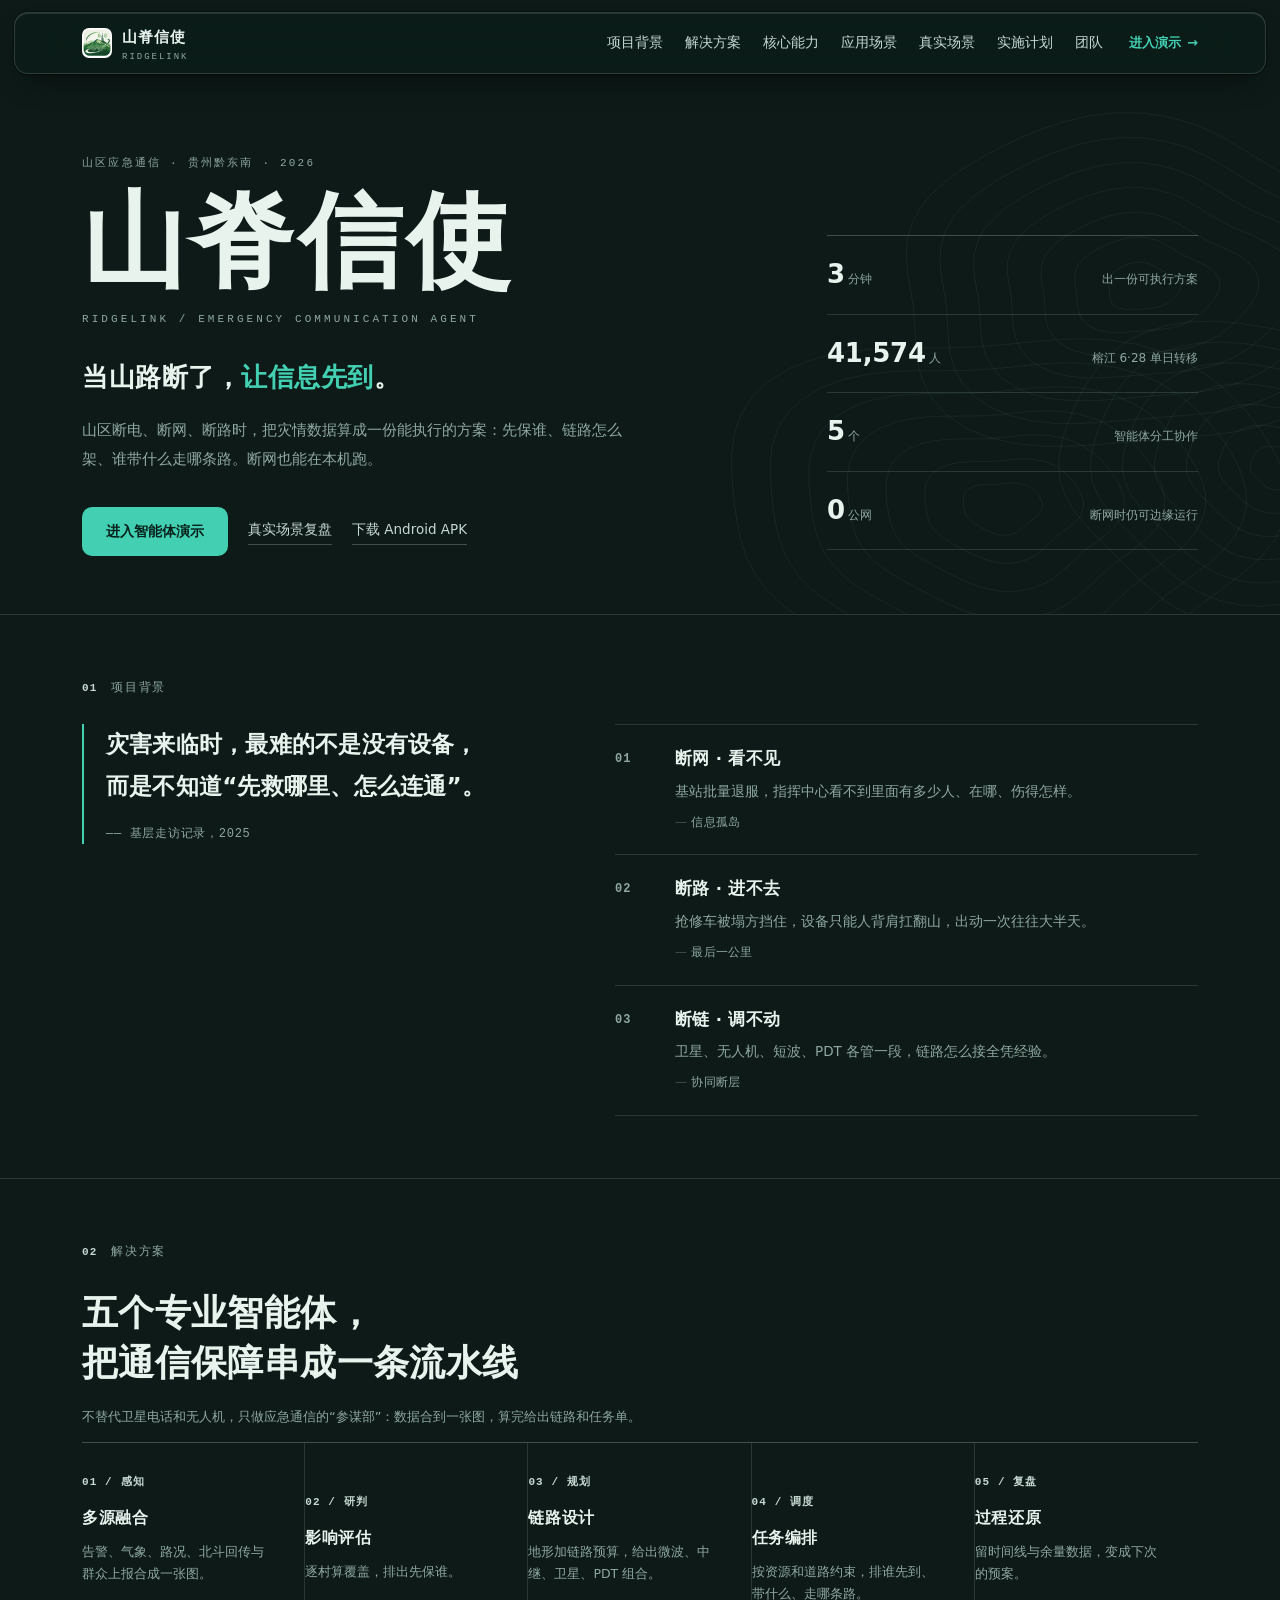
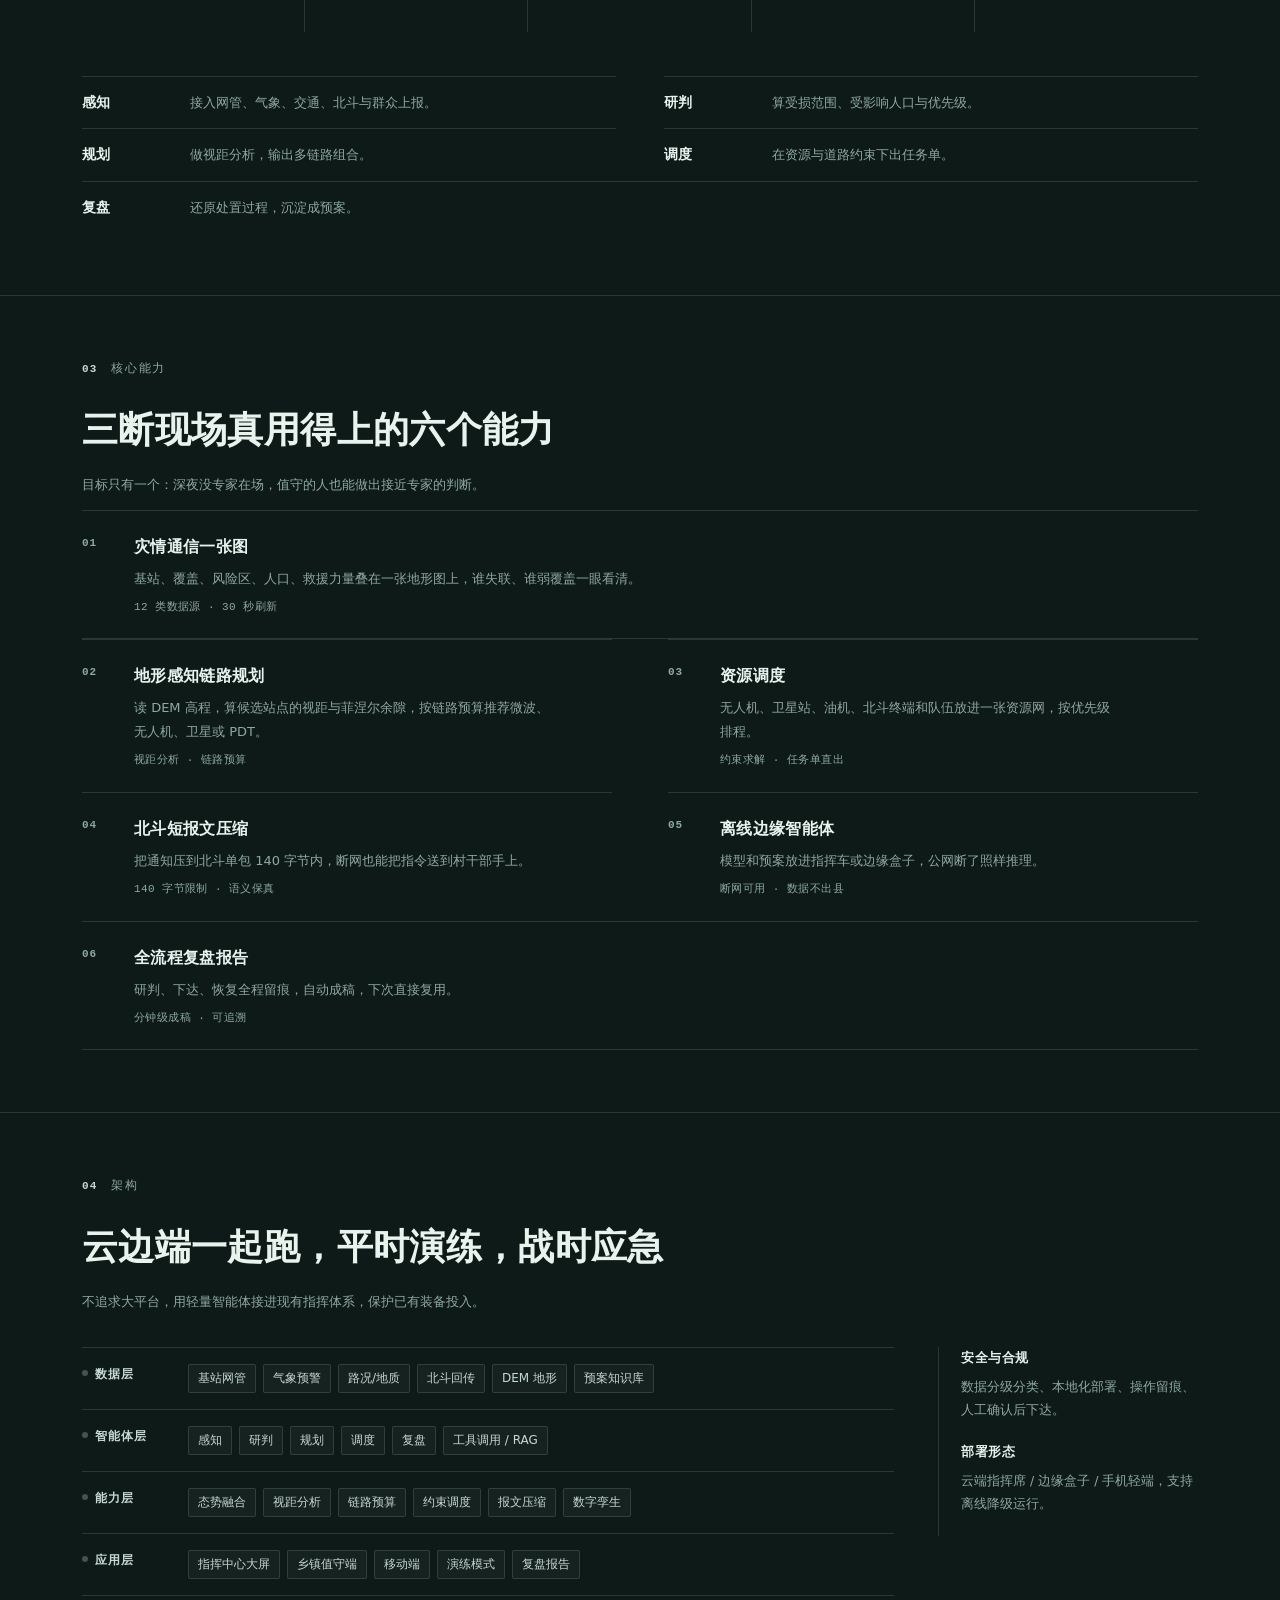
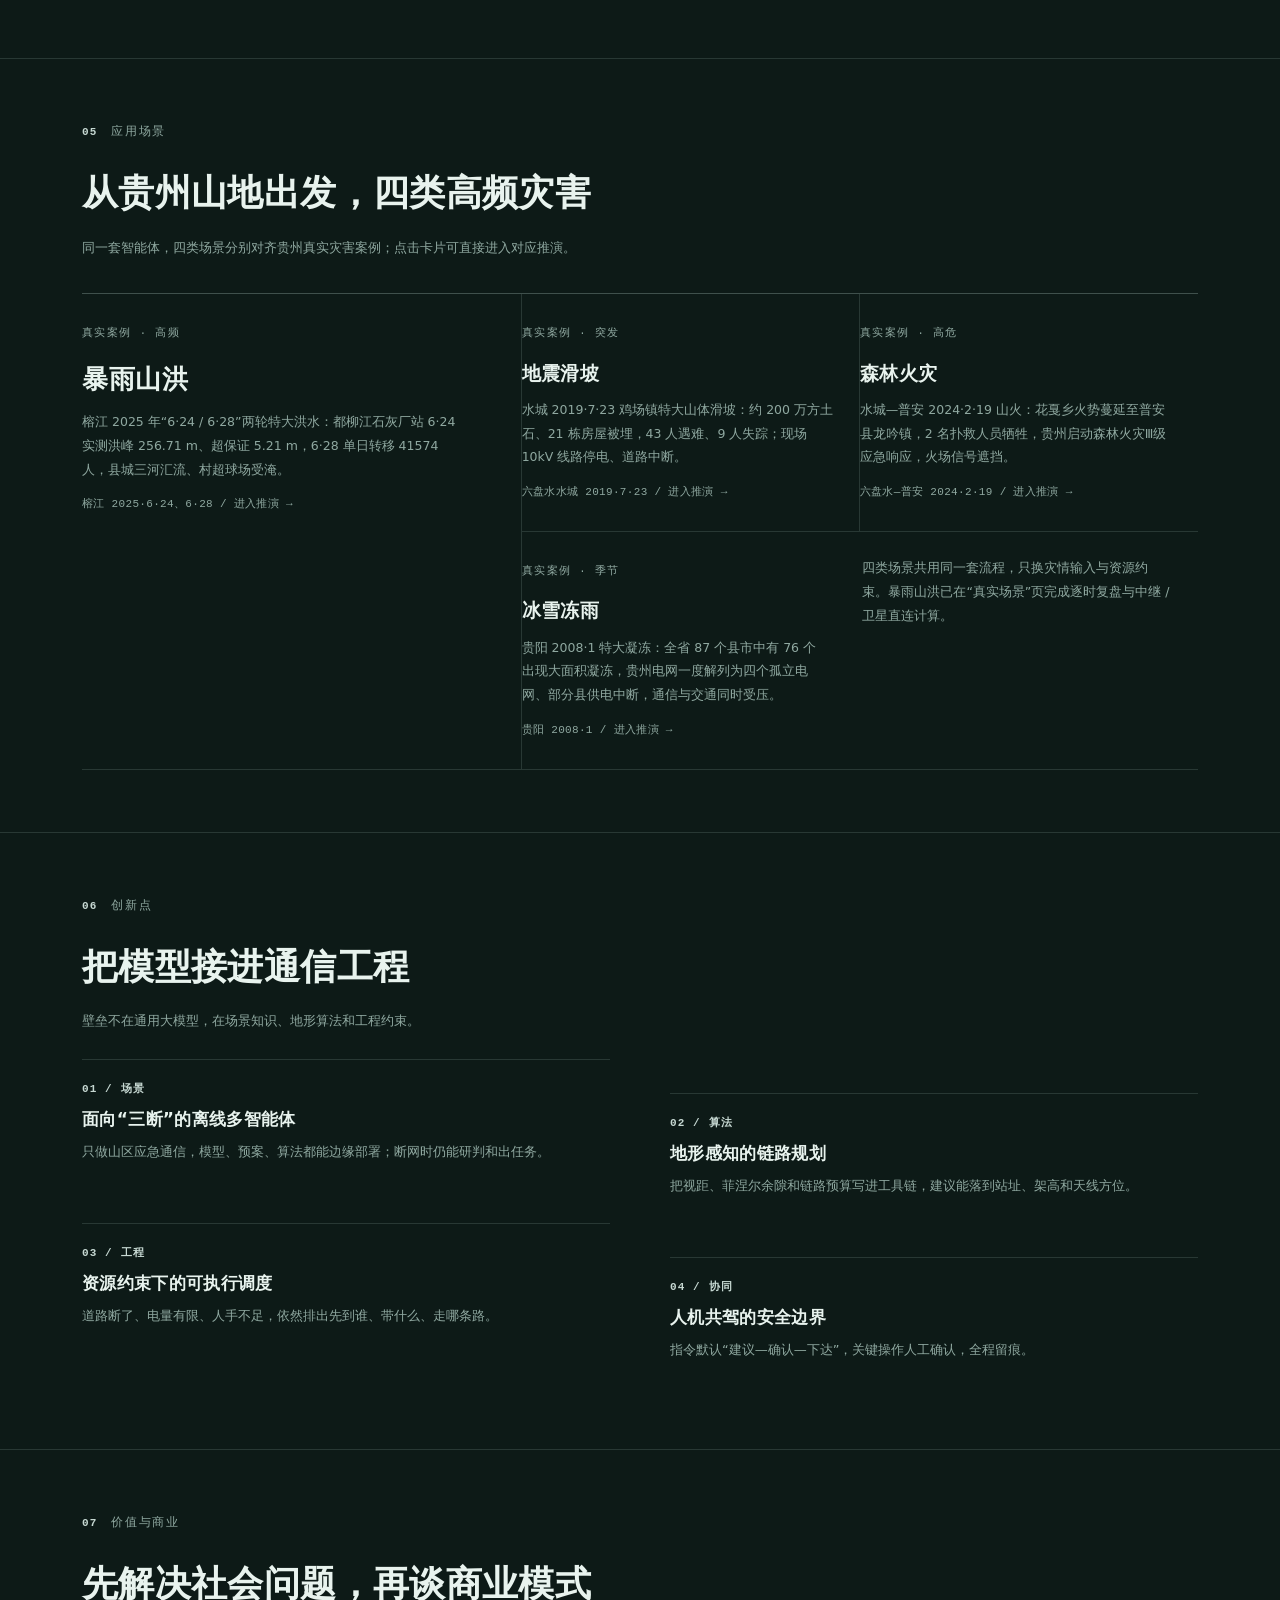
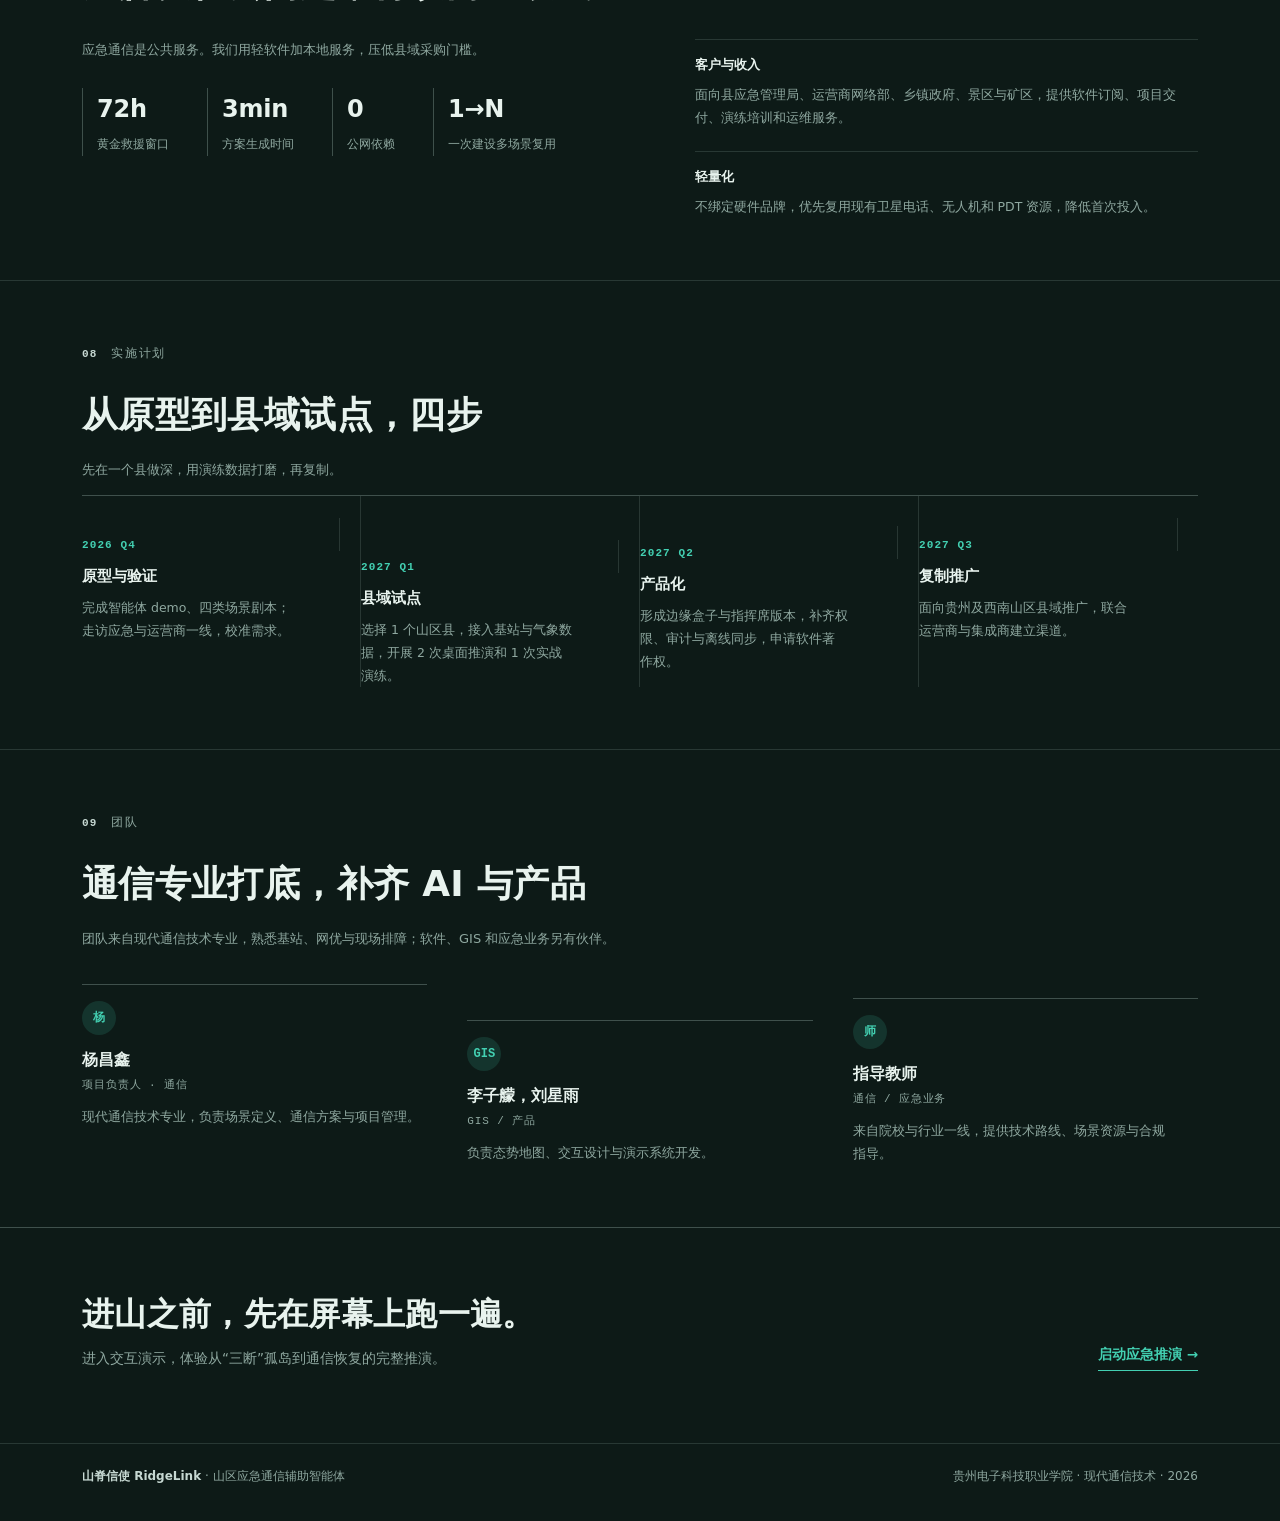
==== index.html @ e3057827 "实景地图新增贵州全省一图总览，标注五城四灾种并可点击跳转；发布 APK 1.7" ====
<!DOCTYPE html>
<html lang="zh-CN">
<head>
<meta charset="UTF-8">
<meta name="viewport" content="width=device-width, initial-scale=1.0, viewport-fit=cover">
<meta name="theme-color" content="#ffffff">
<meta name="description" content="山脊信使 RidgeLink：面向山区“断电、断网、断路”场景的应急通信辅助智能体，用 DEM 视距、菲涅尔余隙与链路预算，把灾情数据变成可执行的通信保障方案。">
<meta name="apple-mobile-web-app-capable" content="yes">
<meta name="apple-mobile-web-app-status-bar-style" content="black">
<meta name="apple-mobile-web-app-title" content="山脊信使">
<link rel="manifest" href="manifest.webmanifest">
<link rel="apple-touch-icon" href="icon-180.png">
<link rel="icon" type="image/png" href="icon-192.png">
<title>山脊信使 RidgeLink · 山区应急通信辅助智能体</title>
<style>
  :root{
    --ink:#e8f3ee;
    --ink-2:#c6d8d2;
    --muted:#8fa8a0;
    --line:rgba(206,236,226,.14);
    --line-2:rgba(206,236,226,.26);
    --accent:#43d0b2;
    --accent-soft:rgba(67,208,178,.14);
    --warn:#d8a06a;
    --bg:#0d1a17;
    --paper:#13211d;
    --mono:ui-monospace,"SFMono-Regular",Consolas,"Liberation Mono",monospace;
  }
  *{box-sizing:border-box}
  html{-webkit-text-size-adjust:100%}
  body{
    margin:0;background:var(--bg);color:var(--ink);
    font-family:"PingFang SC","Microsoft YaHei","Noto Sans SC",system-ui,-apple-system,sans-serif;
    font-size:15px;line-height:1.75;-webkit-font-smoothing:antialiased;
  }
  a{color:inherit;text-decoration:none}
  h1,h2,h3{text-wrap:balance}
  p,blockquote{text-wrap:pretty}
  .wrap{max-width:1180px;margin:0 auto;padding:0 32px}

  /* ---------- nav ---------- */
  .nav{
    position:fixed;top:12px;left:14px;right:14px;z-index:40;
    background:rgba(15,30,26,.55);
    -webkit-backdrop-filter:blur(26px) saturate(180%);
    backdrop-filter:blur(26px) saturate(180%);
    border:1px solid rgba(214,244,236,.16);
    border-radius:14px;
    box-shadow:
      0 0 0 1px rgba(0,0,0,.35),
      0 2px 4px -2px rgba(0,0,0,.4),
      0 14px 30px -14px rgba(0,0,0,.55),
      inset 0 1px 0 rgba(214,244,236,.12);
    transition:background .35s ease,box-shadow .35s ease;
  }
  .nav.is-scrolled{background:rgba(255,255,255,.58);box-shadow:0 0 0 1px rgba(20,33,43,.06), 0 3px 6px -3px rgba(20,33,43,.18), 0 16px 34px -16px rgba(20,33,43,.34), inset 0 1px 0 rgba(255,255,255,.92)}
  .nav-in{
    max-width:1180px;margin:0 auto;padding:0 32px;height:60px;
    display:flex;align-items:center;gap:26px;
  }
  .brand{display:flex;align-items:center;gap:10px;font-weight:700;letter-spacing:.06em;flex:none}
  .brand img{width:30px;height:30px;border-radius:7px;display:block}
  .brand small{display:block;font:500 9px/1 var(--mono);letter-spacing:.22em;color:var(--muted);margin-top:3px}
  .links{display:flex;gap:22px;font-size:13.5px;color:var(--ink-2);margin-left:auto}
  .links a{position:relative;padding:4px 0;transition:color .18s}
  .links a:hover{color:var(--ink)}
  .links a:hover::after{width:100%}
  .links a::after{content:"";position:absolute;left:0;bottom:0;height:1px;width:0;background:var(--ink);transition:width .2s}
  .nav-go{display:inline-flex;align-items:center;gap:6px;font-size:13px;font-weight:600;color:var(--accent);flex:none}
  .nav-go em{font-style:normal;transition:transform .2s}
  .nav-go:hover em{transform:translateX(3px)}

  /* ---------- hero ---------- */
  .hero{position:relative;padding:156px 0 58px;overflow:hidden}
  .hero-contours{position:absolute;right:-8%;top:6%;width:760px;max-width:70vw;opacity:.5;pointer-events:none}
  .hero-contours svg{width:100%;height:auto}
  .hero-grid{position:relative;display:grid;grid-template-columns:minmax(0,1.3fr) minmax(0,.7fr);gap:56px;align-items:end}
  .eyebrow{font:500 11px/1.4 var(--mono);letter-spacing:.2em;color:var(--muted);margin-bottom:22px}
  h1{
    font-size:clamp(58px,8.4vw,104px);line-height:.94;letter-spacing:.04em;font-weight:800;
    margin:0;color:var(--ink);
  }
  .hero-en{font:500 11px/1.6 var(--mono);letter-spacing:.28em;color:var(--muted);margin-top:20px}
  .hero-sub{font-size:clamp(19px,2.2vw,26px);margin:26px 0 0;letter-spacing:.02em;font-weight:600}
  .hero-sub em{font-style:normal;color:var(--accent)}
  .hero-desc{max-width:560px;margin:16px 0 0;color:var(--muted);font-size:14.5px;line-height:1.95}
  .hero-actions{display:flex;align-items:center;flex-wrap:wrap;gap:20px;margin-top:34px}
  .btn-solid{
    display:inline-flex;align-items:center;gap:8px;padding:13px 24px;background:var(--accent);color:#06201b;
    font-size:13.5px;font-weight:600;border-radius:10px;transition:background .2s,transform .2s;
  }
  .btn-solid:hover{background:var(--accent)}
  .link-more{font-size:13.5px;color:var(--ink-2);border-bottom:1px solid var(--line-2);padding-bottom:2px}
  .link-more:hover{border-color:var(--accent);color:var(--accent)}
  .hero-facts{border-top:1px solid var(--line-2);padding-top:0;margin-bottom:6px}
  .fact{display:grid;grid-template-columns:1fr auto;align-items:baseline;gap:14px;
    padding:16px 0;border-bottom:1px solid var(--line)}
  .fact b{font-size:26px;font-weight:700;letter-spacing:-.01em;font-variant-numeric:tabular-nums}
  .fact b small{font-size:12px;font-weight:500;color:var(--muted);margin-left:3px;letter-spacing:0}
  .fact span{font-size:12px;color:var(--muted);text-align:right;line-height:1.5;max-width:170px}

  /* ---------- section shell ---------- */
  .sec{padding:62px 0;border-top:1px solid var(--line)}
  .sec-head{display:flex;align-items:baseline;gap:14px;margin-bottom:26px}
  .sec-head .num{font:600 11px/1 var(--mono);letter-spacing:.1em;color:var(--ink-2);padding-top:2px}
  .sec-head .label{font-size:12px;letter-spacing:.14em;color:var(--muted)}
  .sec-lead{max-width:520px;margin-left:auto;color:var(--muted);font-size:14px;line-height:1.9}
  h2{font-size:clamp(25px,3vw,36px);line-height:1.4;letter-spacing:.01em;margin:0 0 18px;font-weight:700;max-width:820px}
  .h2-note{font-size:13px;color:var(--muted);max-width:560px}

  /* ---------- pain ---------- */
  .pain-grid{display:grid;grid-template-columns:minmax(0,.9fr) minmax(0,1.1fr);gap:56px}
  .pull{
    margin:0;padding:0 0 0 22px;border-left:2px solid var(--accent);
    font-size:clamp(18px,2vw,23px);line-height:1.8;font-weight:600;letter-spacing:.01em;align-self:start;text-wrap:balance;
  }
  .pull cite{display:block;margin-top:18px;font:500 12px/1.6 var(--mono);font-style:normal;color:var(--muted);letter-spacing:.06em}
  .pain-list{list-style:none;margin:0;padding:0}
  .pain-list li{display:grid;grid-template-columns:44px minmax(0,1fr);gap:16px;
    padding:20px 0;border-top:1px solid var(--line)}
  .pain-list li:last-child{border-bottom:1px solid var(--line)}
  .pain-list .no{font:600 12px/1.8 var(--mono);color:var(--muted);letter-spacing:.08em;padding-top:4px}
  .pain-list h3{margin:0 0 5px;font-size:16.5px;letter-spacing:.02em}
  .pain-list p{margin:0;color:var(--muted);font-size:13.5px;line-height:1.85}
  .pain-list .tag{display:inline-block;margin-top:8px;font-size:12px;color:var(--muted);letter-spacing:.02em}
  .pain-list .tag::before{content:"— ";color:var(--line-2)}

  /* ---------- solution ---------- */
  .flow{display:grid;grid-template-columns:repeat(5,minmax(0,1fr));gap:0;margin-top:6px;border-top:1px solid var(--line-2)}
  .step{padding:24px 18px 26px 0;border-right:1px solid var(--line);position:relative}
  .step:last-child{border-right:0}
  .step:nth-child(even){padding-top:44px}
  .step .idx{font:600 11px/1 var(--mono);color:var(--ink-2);letter-spacing:.1em}
  .step h4{margin:12px 0 8px;font-size:15.5px;letter-spacing:.04em}
  .step p{margin:0;font-size:12.5px;line-height:1.8;color:var(--muted);max-width:190px}
  .agents{display:grid;grid-template-columns:repeat(2,minmax(0,1fr));gap:0 48px;margin-top:44px}
  .agent{display:grid;grid-template-columns:96px minmax(0,1fr);gap:12px;padding:14px 0;border-top:1px solid var(--line);align-items:baseline}
  .agent b{font-size:13.5px;font-weight:600}
  .agent span{font-size:12.5px;color:var(--muted);line-height:1.8}

  /* ---------- capability ---------- */
  .cap-list{display:grid;grid-template-columns:repeat(2,minmax(0,1fr));gap:0 56px}
  .cap{display:grid;grid-template-columns:38px minmax(0,1fr);gap:14px;padding:22px 0;border-top:1px solid var(--line)}
  .cap .no{font:600 11px/1.9 var(--mono);color:var(--muted);letter-spacing:.08em}
  .cap h3{margin:0 0 6px;font-size:16px;letter-spacing:.02em}
  .cap p{margin:0;font-size:13px;color:var(--muted);line-height:1.85;max-width:420px}
  .cap .metric{font:500 11px/1.6 var(--mono);color:var(--muted);margin-top:8px;letter-spacing:.04em}
  .cap.double,.cap-list .cap:last-child{grid-column:1 / -1;border-bottom:1px solid var(--line)}
  .cap.double p{max-width:640px}

  /* ---------- architecture ---------- */
  .arch{display:grid;grid-template-columns:minmax(0,1fr) 260px;gap:44px;align-items:start}
  .layer{display:grid;grid-template-columns:88px minmax(0,1fr);gap:18px;padding:16px 0;border-top:1px solid var(--line)}
  .layer:last-child{border-bottom:1px solid var(--line)}
  .layer .lname{font:600 12px/1.9 var(--mono);letter-spacing:.08em;color:var(--ink-2)}
  .layer .lname i{display:inline-block;width:6px;height:6px;border-radius:50%;background:var(--ink-2);opacity:.3;margin-right:7px;vertical-align:2px}
  .chips{display:flex;flex-wrap:wrap;gap:7px}
  .chip{font-size:12px;color:var(--ink-2);border:1px solid var(--line);padding:3px 9px;border-radius:2px;background:rgba(214,244,236,.04)}
  .arch-side{border-left:1px solid var(--line);padding-left:22px}
  .arch-side h4{margin:0 0 6px;font-size:12.5px;letter-spacing:.04em}
  .arch-side p{margin:0 0 20px;font-size:12.5px;color:var(--muted);line-height:1.85}

  /* ---------- scenarios ---------- */
  .scenes{display:grid;grid-template-columns:1.3fr 1fr 1fr;grid-template-areas:"a b c" "a d d";gap:0;border-top:1px solid var(--line-2)}
  .scene{padding:24px 24px 28px 0;border-bottom:1px solid var(--line);border-right:1px solid var(--line);position:relative;display:block;color:inherit;text-decoration:none;transition:background .2s}
  .scene:hover{background:rgba(46,230,197,.03)}
  .scene:hover h3{color:var(--teal)}
  .scene-a{grid-area:a;padding-right:34px;border-right:1px solid var(--line)}
  .scene-b{grid-area:b}
  .scene-c{grid-area:c;border-right:0}
  .scene-d{grid-area:d;border-right:0;display:grid;grid-template-columns:minmax(0,1fr) minmax(0,1.05fr);column-gap:44px;align-items:start}
  .scene-note{margin:26px 0 0;font-size:12.5px;line-height:1.95;color:var(--muted);max-width:360px}
  .scene .tag{font:500 10.5px/1 var(--mono);letter-spacing:.14em;color:var(--muted)}
  .scene h3{margin:12px 0 8px;font-size:19px;letter-spacing:.02em}
  .scene-a h3{font-size:26px}
  .scene p{margin:0;font-size:12.5px;color:var(--muted);line-height:1.9;max-width:340px}
  .scene-a p{max-width:380px}
  .scene .meta{font:500 11px/1.8 var(--mono);color:var(--muted);margin-top:14px;letter-spacing:.03em}

  /* ---------- innovation ---------- */
  .inno{display:grid;grid-template-columns:repeat(2,minmax(0,1fr));gap:0 60px}
  .inno article{padding:24px 0;border-top:1px solid var(--line)}
  .inno article:nth-child(2n){margin-top:34px}
  .inno .n{font:600 11px/1 var(--mono);color:var(--ink-2);letter-spacing:.1em;margin-bottom:12px}
  .inno h3{margin:0 0 8px;font-size:17px;letter-spacing:.02em;line-height:1.5}
  .inno p{margin:0;font-size:13px;color:var(--muted);line-height:1.9}

  /* ---------- value ---------- */
  .value{display:grid;grid-template-columns:minmax(0,1.05fr) minmax(0,.95fr);gap:56px}
  .value-key{display:flex;gap:38px;flex-wrap:wrap;margin:26px 0 0}
  .value-key div{border-left:1px solid var(--line-2);padding-left:14px}
  .value-key b{display:block;font-size:24px;font-weight:700;letter-spacing:-.01em}
  .value-key span{font-size:11.5px;color:var(--muted)}
  .value-side{display:grid;gap:22px;align-content:start}
  .vnote{border-top:1px solid var(--line);padding-top:14px}
  .vnote h4{margin:0 0 6px;font-size:13px}
  .vnote p{margin:0;font-size:12.5px;color:var(--muted);line-height:1.85}

  /* ---------- roadmap ---------- */
  .road{display:grid;grid-template-columns:repeat(4,minmax(0,1fr));gap:0;border-top:1px solid var(--line-2);margin-top:8px}
  .road div{padding:22px 20px 0 0;border-right:1px solid var(--line)}
  .road div:last-child{border-right:0}
  .road .t{font:600 11px/1 var(--mono);color:var(--accent);letter-spacing:.1em}
  .road h4{margin:12px 0 7px;font-size:15px}
  .road p{margin:0;font-size:12.5px;color:var(--muted);line-height:1.85;max-width:220px}
  .road div:nth-child(2){padding-top:44px}
  .road div:nth-child(3){padding-top:30px}

  /* ---------- team ---------- */
  .team{display:grid;grid-template-columns:repeat(3,minmax(0,1fr));gap:40px}
  .person{border-top:1px solid var(--line-2);padding-top:16px}
  .person:nth-child(2){margin-top:36px}
  .person:nth-child(3){margin-top:14px}
  .person .av{width:34px;height:34px;border-radius:50%;background:var(--accent-soft);color:var(--accent);
    display:grid;place-items:center;font:700 12px/1 var(--mono);margin-bottom:12px}
  .person h4{margin:0 0 3px;font-size:15.5px}
  .person .role{font:500 11px/1.6 var(--mono);letter-spacing:.08em;color:var(--muted)}
  .person p{margin:10px 0 0;font-size:12.5px;color:var(--muted);line-height:1.85}

  /* ---------- cta / footer ---------- */
  .cta{border-top:1px solid var(--line-2);padding:64px 0 72px}
  .cta-in{display:flex;align-items:flex-end;justify-content:space-between;gap:40px;flex-wrap:wrap}
  .cta h2{margin:0 0 10px;font-size:clamp(23px,2.6vw,32px)}
  .cta p{margin:0;color:var(--muted);font-size:13.5px}
  .cta .go{font-size:13.5px;font-weight:600;color:var(--accent);border-bottom:1px solid currentColor;padding-bottom:3px;white-space:nowrap}
  footer{border-top:1px solid var(--line);padding:22px 0 34px}
  .foot-in{display:flex;justify-content:space-between;gap:16px;flex-wrap:wrap;color:var(--muted);font-size:12px}
  .foot-in b{color:var(--ink-2);font-weight:600}

  /* ---------- reveal ---------- */
  .reveal{opacity:0;transform:translateY(14px);transition:opacity .7s ease,transform .7s ease}
  .reveal.in{opacity:1;transform:none}
  @media (prefers-reduced-motion:reduce){.reveal{opacity:1;transform:none;transition:none}}

  /* ---------- responsive ---------- */
  @media(max-width:980px){
    .nav-in{padding:0 16px;gap:14px}
    .nav{top:8px;left:8px;right:8px;border-radius:12px}
    .links{display:none}
    .wrap{padding:0 20px}
    .hero{padding:120px 0 56px}
    .hero-grid{grid-template-columns:1fr;gap:34px}
    .hero-contours{display:none}
    .fact span{max-width:none;text-align:left}
    .fact{grid-template-columns:auto 1fr;gap:12px;align-items:baseline}
    .pain-grid,.value,.arch{grid-template-columns:1fr;gap:34px}
    .arch-side{border-left:0;padding-left:0;border-top:1px solid var(--line);padding-top:18px}
    .flow{grid-template-columns:repeat(2,minmax(0,1fr));gap:0}
    .step:nth-child(even){padding-top:24px}
    .step{border-right:0;border-bottom:1px solid var(--line)}
    .agents,.cap-list,.inno{grid-template-columns:1fr;gap:0}
    .inno article:nth-child(2n){margin-top:0}
    .scenes{grid-template-columns:1fr;grid-template-areas:"a" "b" "c" "d"}
    .scene,.scene-c{border-right:0}
    .scenes-note{margin-top:10px}
    .road{grid-template-columns:1fr 1fr}
    .road div{padding-top:22px !important;border-right:0;border-bottom:1px solid var(--line)}
    .team{grid-template-columns:1fr;gap:22px}
    .person:nth-child(2),.person:nth-child(3){margin-top:0}
    .sec{padding:60px 0}
  }
  @media(max-width:560px){
    h1{font-size:44px}
    .hero-actions{gap:14px}
    .btn-solid{width:100%;justify-content:center}
    .fact b{font-size:22px}
  }
</style>
</head>
<body>

<header class="nav">
  <div class="nav-in">
    <a class="brand" href="#top">
      <img src="icon-192.png" alt="山脊信使">
      <span>山脊信使<small>RIDGELINK</small></span>
    </a>
    <nav class="links">
      <a href="#pain">项目背景</a>
      <a href="#solution">解决方案</a>
      <a href="#capability">核心能力</a>
      <a href="#scenario">应用场景</a>
      <a href="scene.html">真实场景</a>
      <a href="#plan">实施计划</a>
      <a href="#team">团队</a>
    </nav>
    <a class="nav-go" href="demo.html">进入演示 <em>→</em></a>
  </div>
</header>

<section class="hero" id="top">
    <div class="hero-contours" aria-hidden="true"><svg viewBox="0 0 760 620"><g id="heroContours"></g></svg></div>
  <div class="wrap">
    <div class="eyebrow">山区应急通信 · 贵州黔东南 · 2026</div>
    <div class="hero-grid">
      <div>
        <h1>山脊信使</h1>
        <div class="hero-en">RIDGELINK / EMERGENCY COMMUNICATION AGENT</div>
        <p class="hero-sub">当山路断了，<em>让信息先到</em>。</p>
        <p class="hero-desc">山区断电、断网、断路时，把灾情数据算成一份能执行的方案：先保谁、链路怎么架、谁带什么走哪条路。断网也能在本机跑。</p>
        <div class="hero-actions">
          <a class="btn-solid" href="demo.html">进入智能体演示</a>
          <a class="link-more" href="scene.html">真实场景复盘</a>
          <a class="link-more" href="download/RidgeLink-1.7.apk?v=1.7" download title="约 1.2 MB · 安装后无需电脑、无需网络">下载 Android APK</a>
          <button class="link-more" id="btnInstall" type="button" hidden style="background:none;border:0;border-bottom:1px solid var(--line-2);padding:0 0 2px;cursor:pointer;font-family:inherit;font-size:13.5px">添加到主屏幕</button>
        </div>
      </div>
      <aside class="hero-facts">
        <div class="fact"><b>3<small>分钟</small></b><span>出一份可执行方案</span></div>
        <div class="fact" title="据 2025-06-28 18 时公开报道"><b>41,574<small>人</small></b><span>榕江 6·28 单日转移</span></div>
        <div class="fact"><b>5<small>个</small></b><span>智能体分工协作</span></div>
        <div class="fact"><b>0<small>公网</small></b><span>断网时仍可边缘运行</span></div>
      </aside>
    </div>
  </div>
</section>

<main>
  <section class="sec" id="pain">
    <div class="wrap">
      <div class="sec-head"><span class="num">01</span><span class="label">项目背景</span></div>
      <div class="pain-grid">
        <blockquote class="pull reveal">
          灾害来临时，最难的不是没有设备，而是不知道“先救哪里、怎么连通”。
          <cite>—— 基层走访记录，2025</cite>
        </blockquote>
        <ol class="pain-list">
          <li class="reveal">
            <span class="no">01</span>
            <div>
              <h3>断网 · 看不见</h3>
              <p>基站批量退服，指挥中心看不到里面有多少人、在哪、伤得怎样。</p>
              <span class="tag">信息孤岛</span>
            </div>
          </li>
          <li class="reveal">
            <span class="no">02</span>
            <div>
              <h3>断路 · 进不去</h3>
              <p>抢修车被塌方挡住，设备只能人背肩扛翻山，出动一次往往大半天。</p>
              <span class="tag">最后一公里</span>
            </div>
          </li>
          <li class="reveal">
            <span class="no">03</span>
            <div>
              <h3>断链 · 调不动</h3>
              <p>卫星、无人机、短波、PDT 各管一段，链路怎么接全凭经验。</p>
              <span class="tag">协同断层</span>
            </div>
          </li>
        </ol>
      </div>
    </div>
  </section>

  <section class="sec" id="solution">
    <div class="wrap">
      <div class="sec-head"><span class="num">02</span><span class="label">解决方案</span></div>
      <h2>五个专业智能体，<br>把通信保障串成一条流水线</h2>
      <p class="h2-note">不替代卫星电话和无人机，只做应急通信的“参谋部”：数据合到一张图，算完给出链路和任务单。</p>
      <div class="flow">
        <div class="step reveal"><span class="idx">01 / 感知</span><h4>多源融合</h4><p>告警、气象、路况、北斗回传与群众上报合成一张图。</p></div>
        <div class="step reveal"><span class="idx">02 / 研判</span><h4>影响评估</h4><p>逐村算覆盖，排出先保谁。</p></div>
        <div class="step reveal"><span class="idx">03 / 规划</span><h4>链路设计</h4><p>地形加链路预算，给出微波、中继、卫星、PDT 组合。</p></div>
        <div class="step reveal"><span class="idx">04 / 调度</span><h4>任务编排</h4><p>按资源和道路约束，排谁先到、带什么、走哪条路。</p></div>
        <div class="step reveal"><span class="idx">05 / 复盘</span><h4>过程还原</h4><p>留时间线与余量数据，变成下次的预案。</p></div>
      </div>
      <div class="agents">
        <div class="agent reveal"><b>感知</b><span>接入网管、气象、交通、北斗与群众上报。</span></div>
        <div class="agent reveal"><b>研判</b><span>算受损范围、受影响人口与优先级。</span></div>
        <div class="agent reveal"><b>规划</b><span>做视距分析，输出多链路组合。</span></div>
        <div class="agent reveal"><b>调度</b><span>在资源与道路约束下出任务单。</span></div>
        <div class="agent reveal" style="grid-column:1/-1"><b>复盘</b><span>还原处置过程，沉淀成预案。</span></div>
      </div>
    </div>
  </section>

  <section class="sec" id="capability">
    <div class="wrap">
      <div class="sec-head"><span class="num">03</span><span class="label">核心能力</span></div>
      <h2>三断现场真用得上的六个能力</h2>
      <p class="h2-note">目标只有一个：深夜没专家在场，值守的人也能做出接近专家的判断。</p>
      <div class="cap-list">
        <div class="cap double reveal">
          <span class="no">01</span>
          <div>
            <h3>灾情通信一张图</h3>
            <p>基站、覆盖、风险区、人口、救援力量叠在一张地形图上，谁失联、谁弱覆盖一眼看清。</p>
            <div class="metric">12 类数据源 · 30 秒刷新</div>
          </div>
        </div>
        <div class="cap reveal">
          <span class="no">02</span>
          <div><h3>地形感知链路规划</h3><p>读 DEM 高程，算候选站点的视距与菲涅尔余隙，按链路预算推荐微波、无人机、卫星或 PDT。</p><div class="metric">视距分析 · 链路预算</div></div>
        </div>
        <div class="cap reveal">
          <span class="no">03</span>
          <div><h3>资源调度</h3><p>无人机、卫星站、油机、北斗终端和队伍放进一张资源网，按优先级排程。</p><div class="metric">约束求解 · 任务单直出</div></div>
        </div>
        <div class="cap reveal">
          <span class="no">04</span>
          <div><h3>北斗短报文压缩</h3><p>把通知压到北斗单包 140 字节内，断网也能把指令送到村干部手上。</p><div class="metric">140 字节限制 · 语义保真</div></div>
        </div>
        <div class="cap reveal">
          <span class="no">05</span>
          <div><h3>离线边缘智能体</h3><p>模型和预案放进指挥车或边缘盒子，公网断了照样推理。</p><div class="metric">断网可用 · 数据不出县</div></div>
        </div>
        <div class="cap reveal">
          <span class="no">06</span>
          <div><h3>全流程复盘报告</h3><p>研判、下达、恢复全程留痕，自动成稿，下次直接复用。</p><div class="metric">分钟级成稿 · 可追溯</div></div>
        </div>
      </div>
    </div>
  </section>

  <section class="sec" id="architecture">
    <div class="wrap">
      <div class="sec-head"><span class="num">04</span><span class="label">架构</span></div>
      <h2>云边端一起跑，平时演练，战时应急</h2>
      <p class="h2-note">不追求大平台，用轻量智能体接进现有指挥体系，保护已有装备投入。</p>
      <div class="arch" style="margin-top:34px">
        <div>
          <div class="layer" style="--c:#1668b8">
            <div class="lname"><i></i>数据层</div>
            <div class="chips"><span class="chip">基站网管</span><span class="chip">气象预警</span><span class="chip">路况/地质</span><span class="chip">北斗回传</span><span class="chip">DEM 地形</span><span class="chip">预案知识库</span></div>
          </div>
          <div class="layer" style="--c:#0b8f84">
            <div class="lname"><i></i>智能体层</div>
            <div class="chips"><span class="chip">感知</span><span class="chip">研判</span><span class="chip">规划</span><span class="chip">调度</span><span class="chip">复盘</span><span class="chip">工具调用 / RAG</span></div>
          </div>
          <div class="layer" style="--c:#bf6a10">
            <div class="lname"><i></i>能力层</div>
            <div class="chips"><span class="chip">态势融合</span><span class="chip">视距分析</span><span class="chip">链路预算</span><span class="chip">约束调度</span><span class="chip">报文压缩</span><span class="chip">数字孪生</span></div>
          </div>
          <div class="layer" style="--c:#6d4fd0">
            <div class="lname"><i></i>应用层</div>
            <div class="chips"><span class="chip">指挥中心大屏</span><span class="chip">乡镇值守端</span><span class="chip">移动端</span><span class="chip">演练模式</span><span class="chip">复盘报告</span></div>
          </div>
        </div>
        <div class="arch-side">
          <h4>安全与合规</h4>
          <p>数据分级分类、本地化部署、操作留痕、人工确认后下达。</p>
          <h4>部署形态</h4>
          <p>云端指挥席 / 边缘盒子 / 手机轻端，支持离线降级运行。</p>
        </div>
      </div>
    </div>
  </section>

  <section class="sec" id="scenario">
    <div class="wrap">
      <div class="sec-head"><span class="num">05</span><span class="label">应用场景</span></div>
      <h2>从贵州山地出发，四类高频灾害</h2>
      <p class="h2-note">同一套智能体，四类场景分别对齐贵州真实灾害案例；点击卡片可直接进入对应推演。</p>
      <div class="scenes" style="margin-top:34px">
        <a class="scene scene-a reveal" href="demo.html?scene=flood">
          <span class="tag">真实案例 · 高频</span>
          <h3>暴雨山洪</h3>
          <p>榕江 2025 年“6·24 / 6·28”两轮特大洪水：都柳江石灰厂站 6·24 实测洪峰 256.71 m、超保证 5.21 m，6·28 单日转移 41574 人，县城三河汇流、村超球场受淹。</p>
          <div class="meta">榕江 2025·6·24、6·28 / 进入推演 →</div>
        </a>
        <a class="scene scene-b reveal" href="demo.html?scene=quake">
          <span class="tag">真实案例 · 突发</span>
          <h3>地震滑坡</h3>
          <p>水城 2019·7·23 鸡场镇特大山体滑坡：约 200 万方土石、21 栋房屋被埋，43 人遇难、9 人失踪；现场 10kV 线路停电、道路中断。</p>
          <div class="meta">六盘水水城 2019·7·23 / 进入推演 →</div>
        </a>
        <a class="scene scene-c reveal" href="demo.html?scene=fire">
          <span class="tag">真实案例 · 高危</span>
          <h3>森林火灾</h3>
          <p>水城—普安 2024·2·19 山火：花戛乡火势蔓延至普安县龙吟镇，2 名扑救人员牺牲，贵州启动森林火灾Ⅲ级应急响应，火场信号遮挡。</p>
          <div class="meta">六盘水—普安 2024·2·19 / 进入推演 →</div>
        </a>
        <a class="scene scene-d reveal" href="demo.html?scene=ice">
          <div>
            <span class="tag">真实案例 · 季节</span>
            <h3>冰雪冻雨</h3>
            <p>贵阳 2008·1 特大凝冻：全省 87 个县市中有 76 个出现大面积凝冻，贵州电网一度解列为四个孤立电网、部分县供电中断，通信与交通同时受压。</p>
            <div class="meta">贵阳 2008·1 / 进入推演 →</div>
          </div>
          <p class="scene-note">四类场景共用同一套流程，只换灾情输入与资源约束。暴雨山洪已在“真实场景”页完成逐时复盘与中继 / 卫星直连计算。</p>
        </a>
      </div>
    </div>
  </section>

  <section class="sec" id="innovation">
    <div class="wrap">
      <div class="sec-head"><span class="num">06</span><span class="label">创新点</span></div>
      <h2>把模型接进通信工程</h2>
      <p class="h2-note">壁垒不在通用大模型，在场景知识、地形算法和工程约束。</p>
      <div class="inno" style="margin-top:26px">
        <article class="reveal"><div class="n">01 / 场景</div><h3>面向“三断”的离线多智能体</h3><p>只做山区应急通信，模型、预案、算法都能边缘部署；断网时仍能研判和出任务。</p></article>
        <article class="reveal"><div class="n">02 / 算法</div><h3>地形感知的链路规划</h3><p>把视距、菲涅尔余隙和链路预算写进工具链，建议能落到站址、架高和天线方位。</p></article>
        <article class="reveal"><div class="n">03 / 工程</div><h3>资源约束下的可执行调度</h3><p>道路断了、电量有限、人手不足，依然排出先到谁、带什么、走哪条路。</p></article>
        <article class="reveal"><div class="n">04 / 协同</div><h3>人机共驾的安全边界</h3><p>指令默认“建议—确认—下达”，关键操作人工确认，全程留痕。</p></article>
      </div>
    </div>
  </section>

  <section class="sec" id="value">
    <div class="wrap">
      <div class="sec-head"><span class="num">07</span><span class="label">价值与商业</span></div>
      <h2>先解决社会问题，再谈商业模式</h2>
      <div class="value" style="margin-top:30px">
        <div>
          <p class="h2-note" style="margin:0">应急通信是公共服务。我们用轻软件加本地服务，压低县域采购门槛。</p>
          <div class="value-key">
            <div><b>72h</b><span>黄金救援窗口</span></div>
            <div><b>3min</b><span>方案生成时间</span></div>
            <div><b>0</b><span>公网依赖</span></div>
            <div><b>1→N</b><span>一次建设多场景复用</span></div>
          </div>
        </div>
        <div class="value-side">
          <div class="vnote"><h4>客户与收入</h4><p>面向县应急管理局、运营商网络部、乡镇政府、景区与矿区，提供软件订阅、项目交付、演练培训和运维服务。</p></div>
          <div class="vnote"><h4>轻量化</h4><p>不绑定硬件品牌，优先复用现有卫星电话、无人机和 PDT 资源，降低首次投入。</p></div>
        </div>
      </div>
    </div>
  </section>

  <section class="sec" id="plan">
    <div class="wrap">
      <div class="sec-head"><span class="num">08</span><span class="label">实施计划</span></div>
      <h2>从原型到县域试点，四步</h2>
      <p class="h2-note">先在一个县做深，用演练数据打磨，再复制。</p>
      <div class="road">
        <div class="reveal"><div class="t">2026 Q4</div><h4>原型与验证</h4><p>完成智能体 demo、四类场景剧本；走访应急与运营商一线，校准需求。</p></div>
        <div class="reveal"><div class="t">2027 Q1</div><h4>县域试点</h4><p>选择 1 个山区县，接入基站与气象数据，开展 2 次桌面推演和 1 次实战演练。</p></div>
        <div class="reveal"><div class="t">2027 Q2</div><h4>产品化</h4><p>形成边缘盒子与指挥席版本，补齐权限、审计与离线同步，申请软件著作权。</p></div>
        <div class="reveal"><div class="t">2027 Q3</div><h4>复制推广</h4><p>面向贵州及西南山区县域推广，联合运营商与集成商建立渠道。</p></div>
      </div>
    </div>
  </section>

  <section class="sec" id="team">
    <div class="wrap">
      <div class="sec-head"><span class="num">09</span><span class="label">团队</span></div>
      <h2>通信专业打底，补齐 AI 与产品</h2>
      <p class="h2-note">团队来自现代通信技术专业，熟悉基站、网优与现场排障；软件、GIS 和应急业务另有伙伴。</p>
      <div class="team" style="margin-top:34px">
        <div class="person reveal"><div class="av">杨</div><h4>杨昌鑫</h4><div class="role">项目负责人 · 通信</div><p>现代通信技术专业，负责场景定义、通信方案与项目管理。</p></div>
        <div class="person reveal"><div class="av">GIS</div><h4>李子艨，刘星雨</h4><div class="role">GIS / 产品</div><p>负责态势地图、交互设计与演示系统开发。</p></div>
        <div class="person reveal"><div class="av">师</div><h4>指导教师</h4><div class="role">通信 / 应急业务</div><p>来自院校与行业一线，提供技术路线、场景资源与合规指导。</p></div>
      </div>
    </div>
  </section>
</main>

<section class="cta">
  <div class="wrap cta-in">
    <div>
      <h2>进山之前，先在屏幕上跑一遍。</h2>
      <p>进入交互演示，体验从“三断”孤岛到通信恢复的完整推演。</p>
    </div>
    <a class="go" href="demo.html">启动应急推演 →</a>
  </div>
</section>

<footer>
  <div class="wrap foot-in">
    <div><b>山脊信使 RidgeLink</b> · 山区应急通信辅助智能体</div>
    <div>贵州电子科技职业学院 · 现代通信技术 · 2026</div>
  </div>
</footer>

<script>
/* 顶栏：滚动后玻璃加深 */
(function(){
  var nav=document.querySelector('.nav');
  if(!nav) return;
  var onScroll=function(){ nav.classList.toggle('is-scrolled',window.scrollY>60); };
  window.addEventListener('scroll',onScroll,{passive:true});
  onScroll();
})();

/* 地形等高线（右侧背景） */
(function(){
  const g = document.getElementById('heroContours');
  if(!g) return;
  const peaks = [
    {x:520,y:250,r:210,s:1.2},{x:660,y:430,r:190,s:2.4},{x:380,y:470,r:230,s:3.1}
  ];
  let html = '';
  peaks.forEach((p)=>{
    for(let k=1;k<=7;k++){
      const pts=[]; const n=64;
      for(let i=0;i<n;i++){
        const a=i/n*Math.PI*2;
        const wob = Math.sin(a*3+p.s)*.5 + Math.sin(a*5+p.s*2.3)*.28;
        const r = p.r*k/7*(1+wob*.14);
        pts.push((p.x+Math.cos(a)*r*1.2).toFixed(1)+','+(p.y+Math.sin(a)*r*.78).toFixed(1));
      }
      html += '<path d="M'+pts.join('L')+'Z" fill="none" stroke="rgba(206,236,226,.12)" stroke-width="1"/>';
    }
  });
  g.innerHTML = html;
})();

/* 滚动显现 */
(function(){
  const items = document.querySelectorAll('.reveal');
  if(!('IntersectionObserver' in window)){ items.forEach(el=>el.classList.add('in')); return; }
  const io = new IntersectionObserver((entries)=>{
    entries.forEach(e=>{ if(e.isIntersecting){ e.target.classList.add('in'); io.unobserve(e.target); } });
  },{threshold:.1,rootMargin:'0px 0px -40px 0px'});
  items.forEach(el=>io.observe(el));
})();
</script>
<script>
/* PWA */
(function(){
  if ('serviceWorker' in navigator && /^https?:$/.test(location.protocol)) {
    window.addEventListener('load', function(){ navigator.serviceWorker.register('sw.js').catch(function(){}); });
  }
  var btn = document.getElementById('btnInstall');
  if (!btn) return;
  var deferred = null;
  window.addEventListener('beforeinstallprompt', function(e){
    e.preventDefault(); deferred = e; btn.hidden = false;
  });
  btn.addEventListener('click', function(){
    if (!deferred) return;
    deferred.prompt();
    deferred.userChoice.finally(function(){ deferred = null; btn.hidden = true; });
  });
  window.addEventListener('appinstalled', function(){ btn.hidden = true; });
})();
</script>
<script src="offline-mode.js"></script>
</body>
</html>
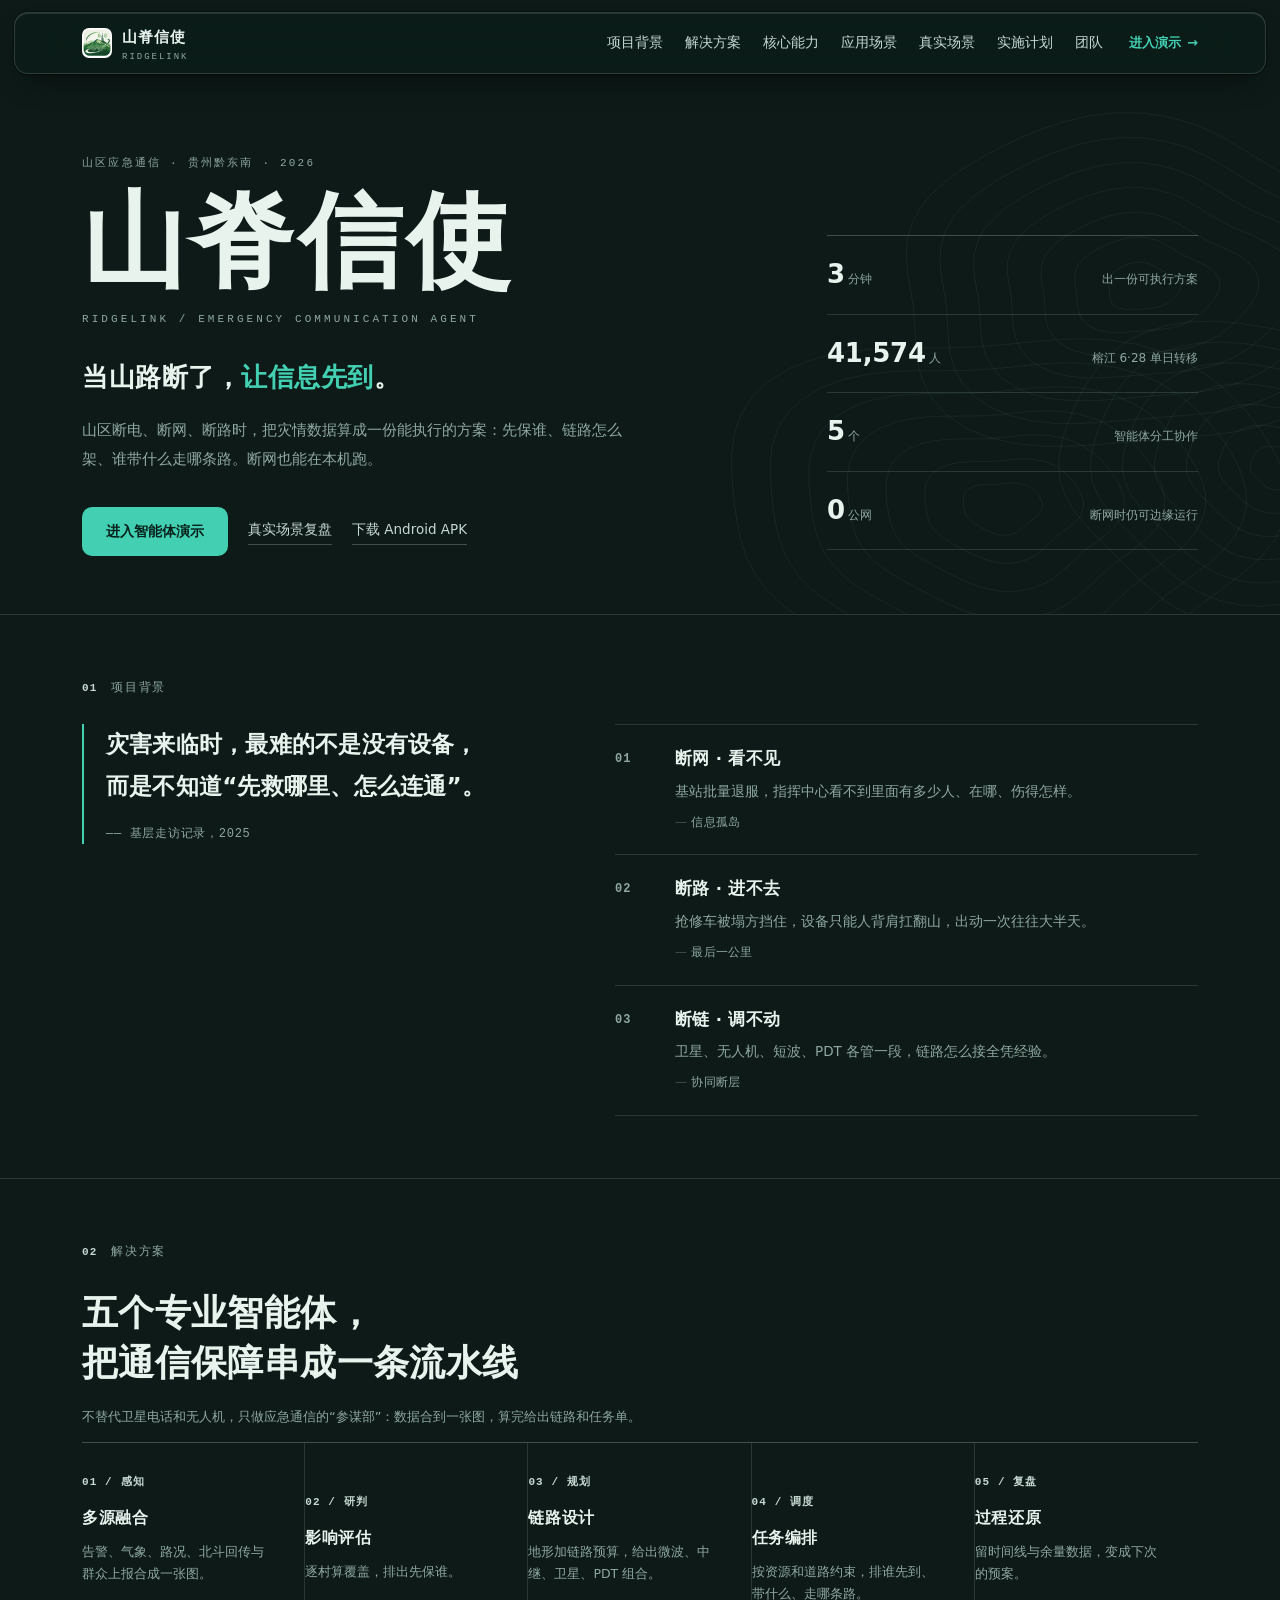
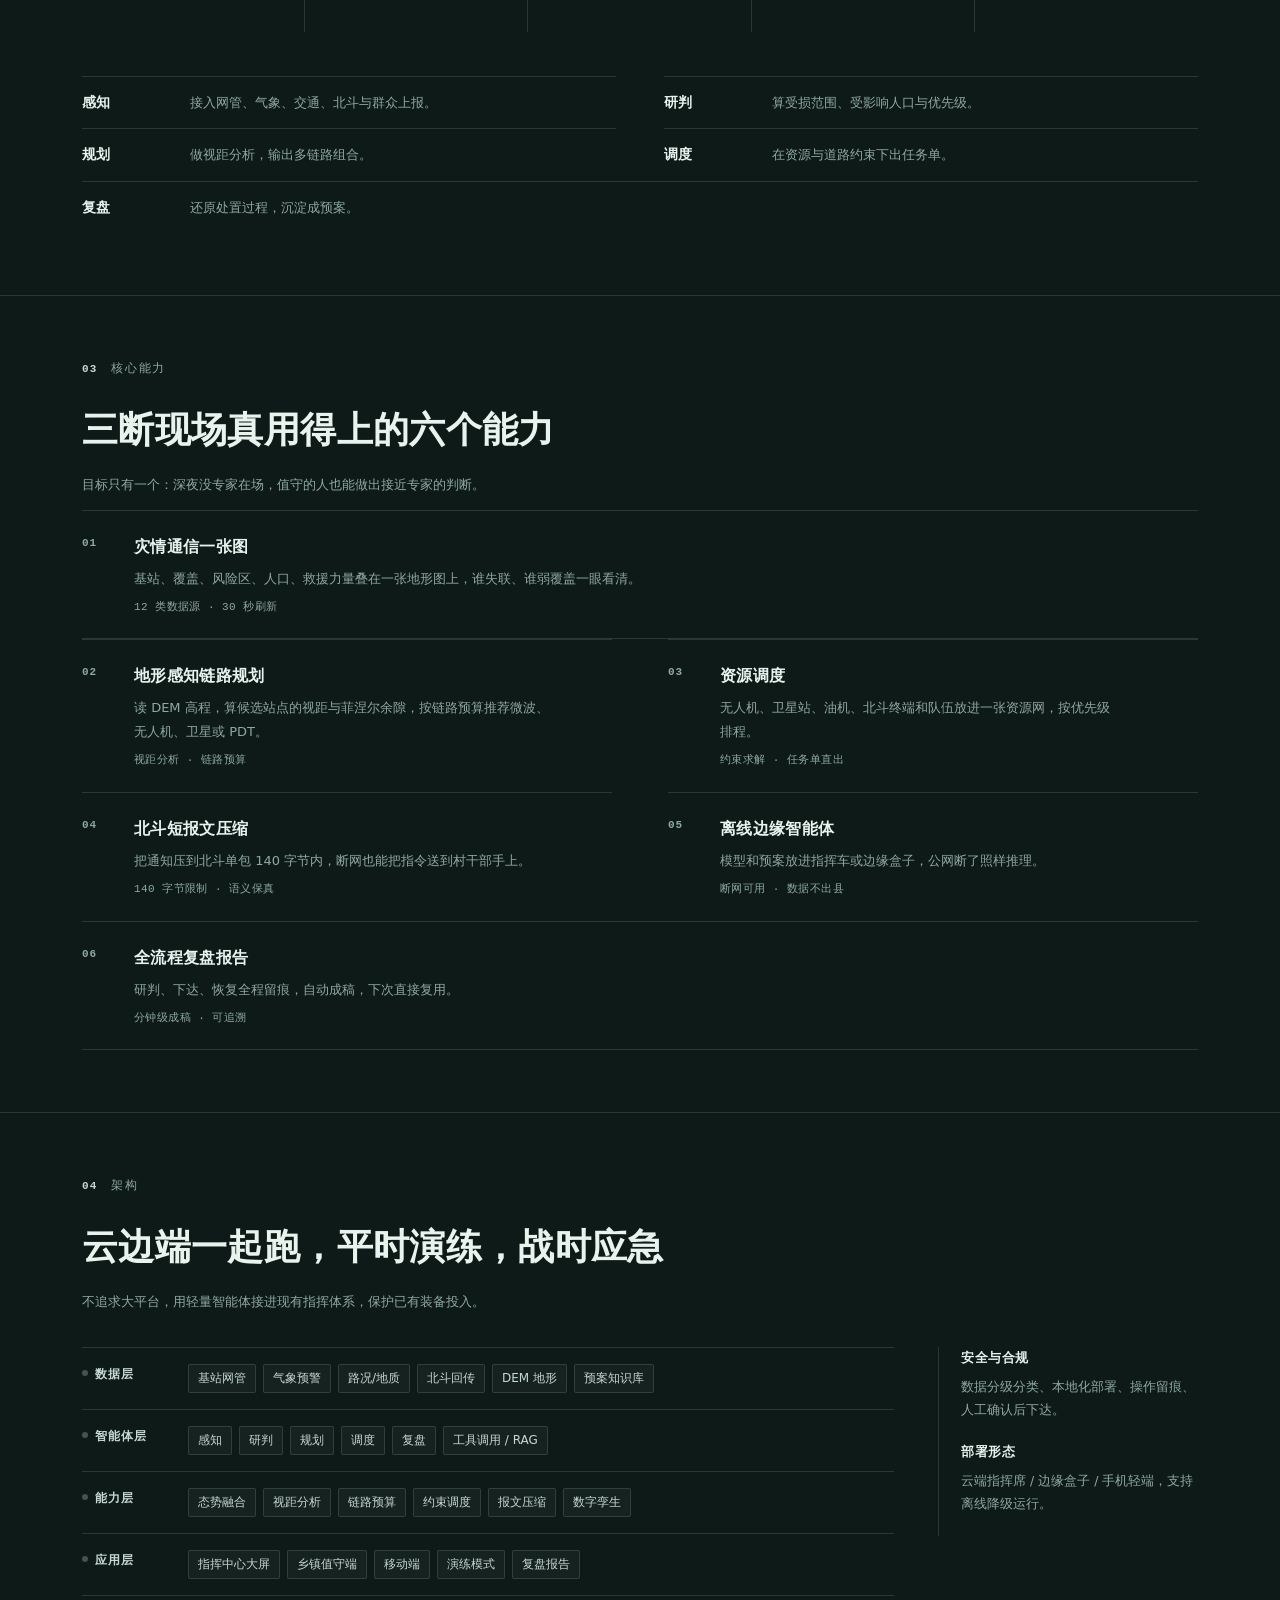
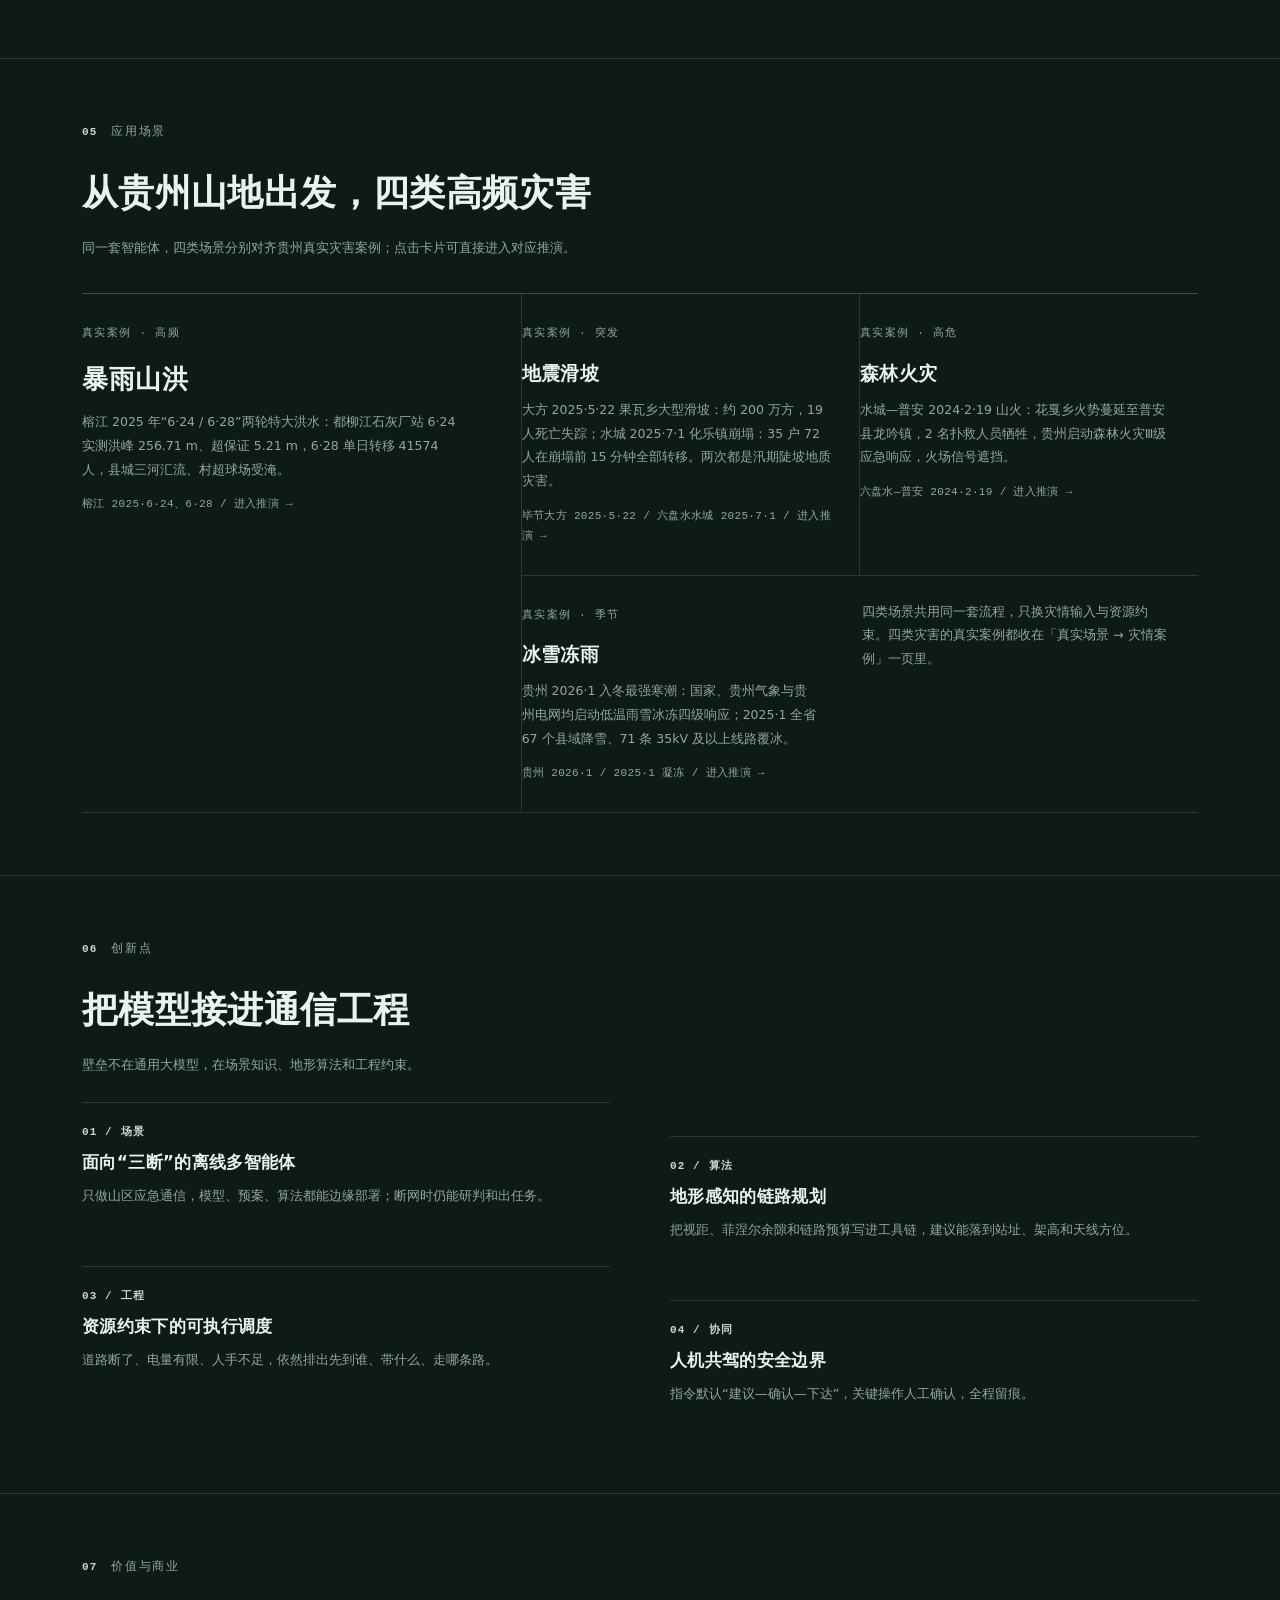
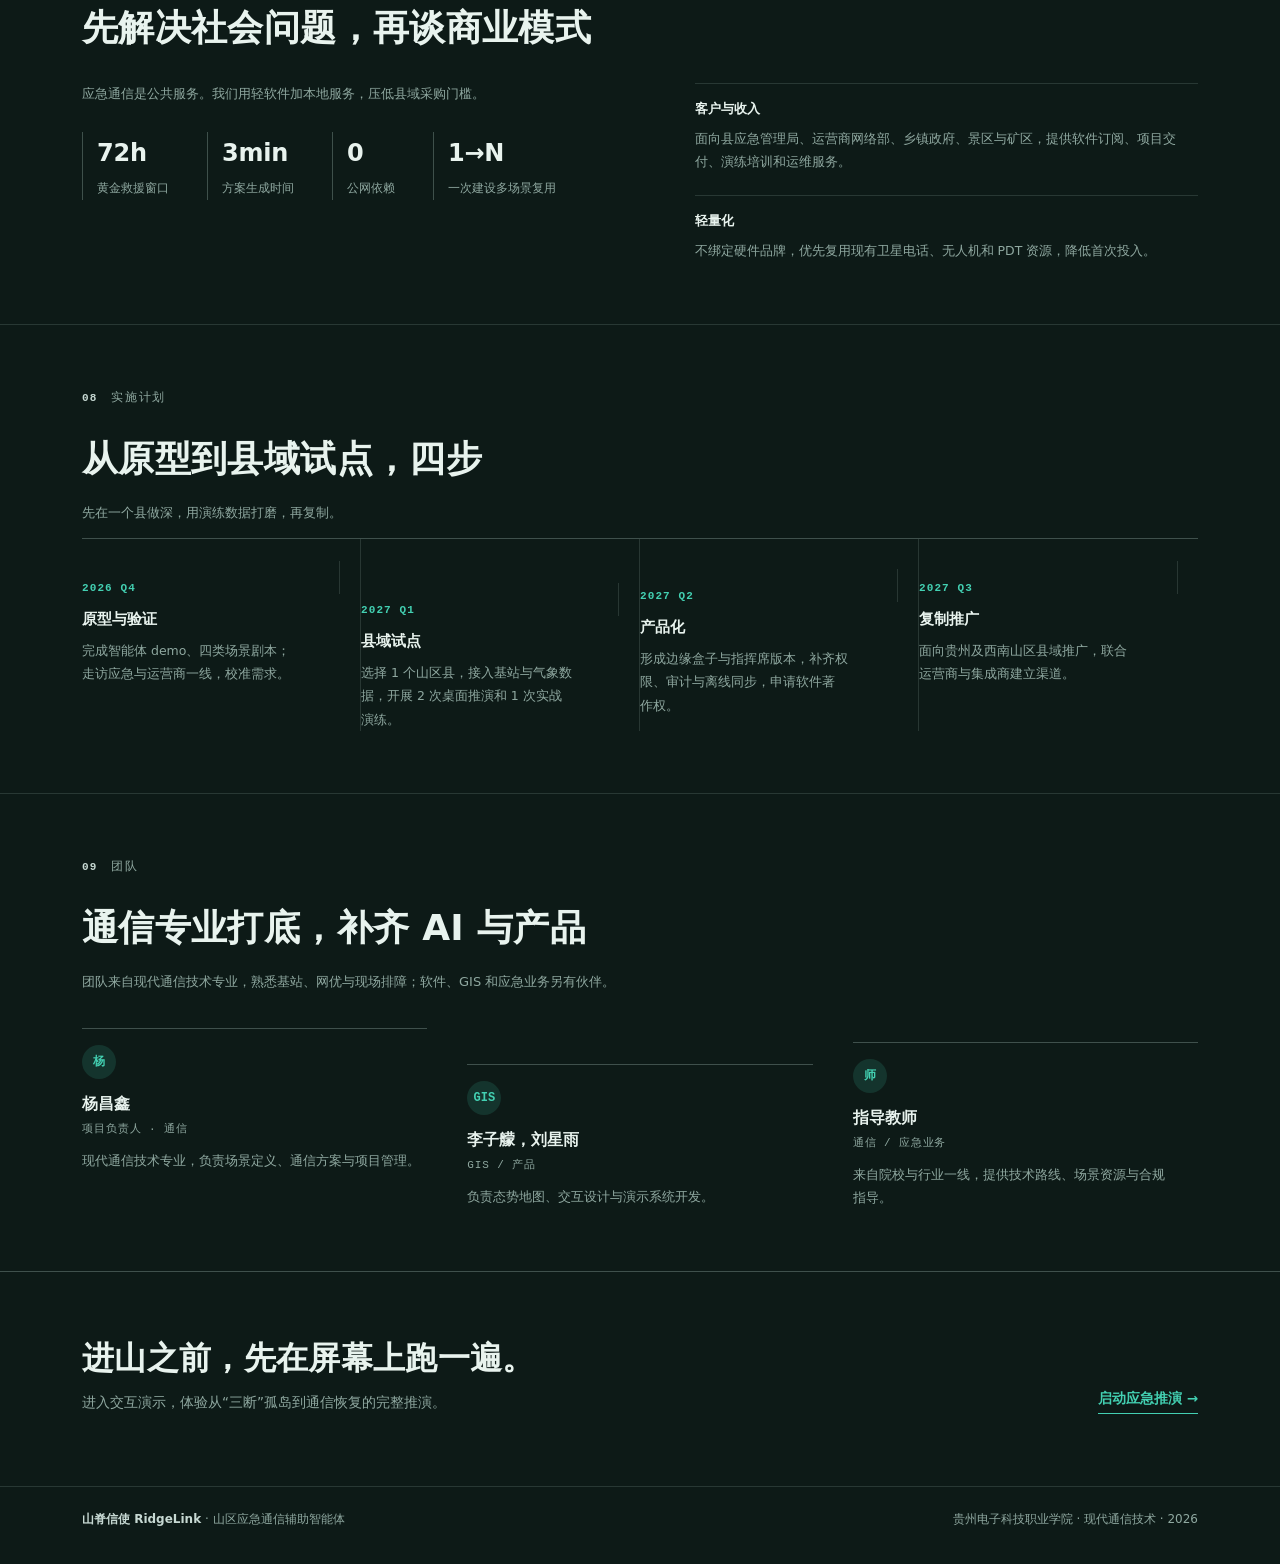
==== commit 5111e7f2: "真实场景收成 3 个 Tab：四类灾害 2021-2026 集中一页，手机端折叠与弹层优化；APK 2.0" ====
--- a/index.html
+++ b/index.html
@@ -301,7 +301,7 @@
         <div class="hero-actions">
           <a class="btn-solid" href="demo.html">进入智能体演示</a>
           <a class="link-more" href="scene.html">真实场景复盘</a>
-          <a class="link-more" href="download/RidgeLink-1.7.apk?v=1.7" download title="约 1.2 MB · 安装后无需电脑、无需网络">下载 Android APK</a>
+          <a class="link-more" href="download/RidgeLink-2.0.apk?v=2.0" download title="约 1.2 MB · 安装后无需电脑、无需网络">下载 Android APK</a>
           <button class="link-more" id="btnInstall" type="button" hidden style="background:none;border:0;border-bottom:1px solid var(--line-2);padding:0 0 2px;cursor:pointer;font-family:inherit;font-size:13.5px">添加到主屏幕</button>
         </div>
       </div>
@@ -463,8 +463,8 @@
         <a class="scene scene-b reveal" href="demo.html?scene=quake">
           <span class="tag">真实案例 · 突发</span>
           <h3>地震滑坡</h3>
-          <p>水城 2019·7·23 鸡场镇特大山体滑坡：约 200 万方土石、21 栋房屋被埋，43 人遇难、9 人失踪；现场 10kV 线路停电、道路中断。</p>
-          <div class="meta">六盘水水城 2019·7·23 / 进入推演 →</div>
+          <p>大方 2025·5·22 果瓦乡大型滑坡：约 200 万方，19 人死亡失踪；水城 2025·7·1 化乐镇崩塌：35 户 72 人在崩塌前 15 分钟全部转移。两次都是汛期陡坡地质灾害。</p>
+          <div class="meta">毕节大方 2025·5·22 / 六盘水水城 2025·7·1 / 进入推演 →</div>
         </a>
         <a class="scene scene-c reveal" href="demo.html?scene=fire">
           <span class="tag">真实案例 · 高危</span>
@@ -476,10 +476,10 @@
           <div>
             <span class="tag">真实案例 · 季节</span>
             <h3>冰雪冻雨</h3>
-            <p>贵阳 2008·1 特大凝冻：全省 87 个县市中有 76 个出现大面积凝冻，贵州电网一度解列为四个孤立电网、部分县供电中断，通信与交通同时受压。</p>
-            <div class="meta">贵阳 2008·1 / 进入推演 →</div>
+            <p>贵州 2026·1 入冬最强寒潮：国家、贵州气象与贵州电网均启动低温雨雪冰冻四级响应；2025·1 全省 67 个县域降雪、71 条 35kV 及以上线路覆冰。</p>
+            <div class="meta">贵州 2026·1 / 2025·1 凝冻 / 进入推演 →</div>
           </div>
-          <p class="scene-note">四类场景共用同一套流程，只换灾情输入与资源约束。暴雨山洪已在“真实场景”页完成逐时复盘与中继 / 卫星直连计算。</p>
+          <p class="scene-note">四类场景共用同一套流程，只换灾情输入与资源约束。四类灾害的真实案例都收在「真实场景 → 灾情案例」一页里。</p>
         </a>
       </div>
     </div>
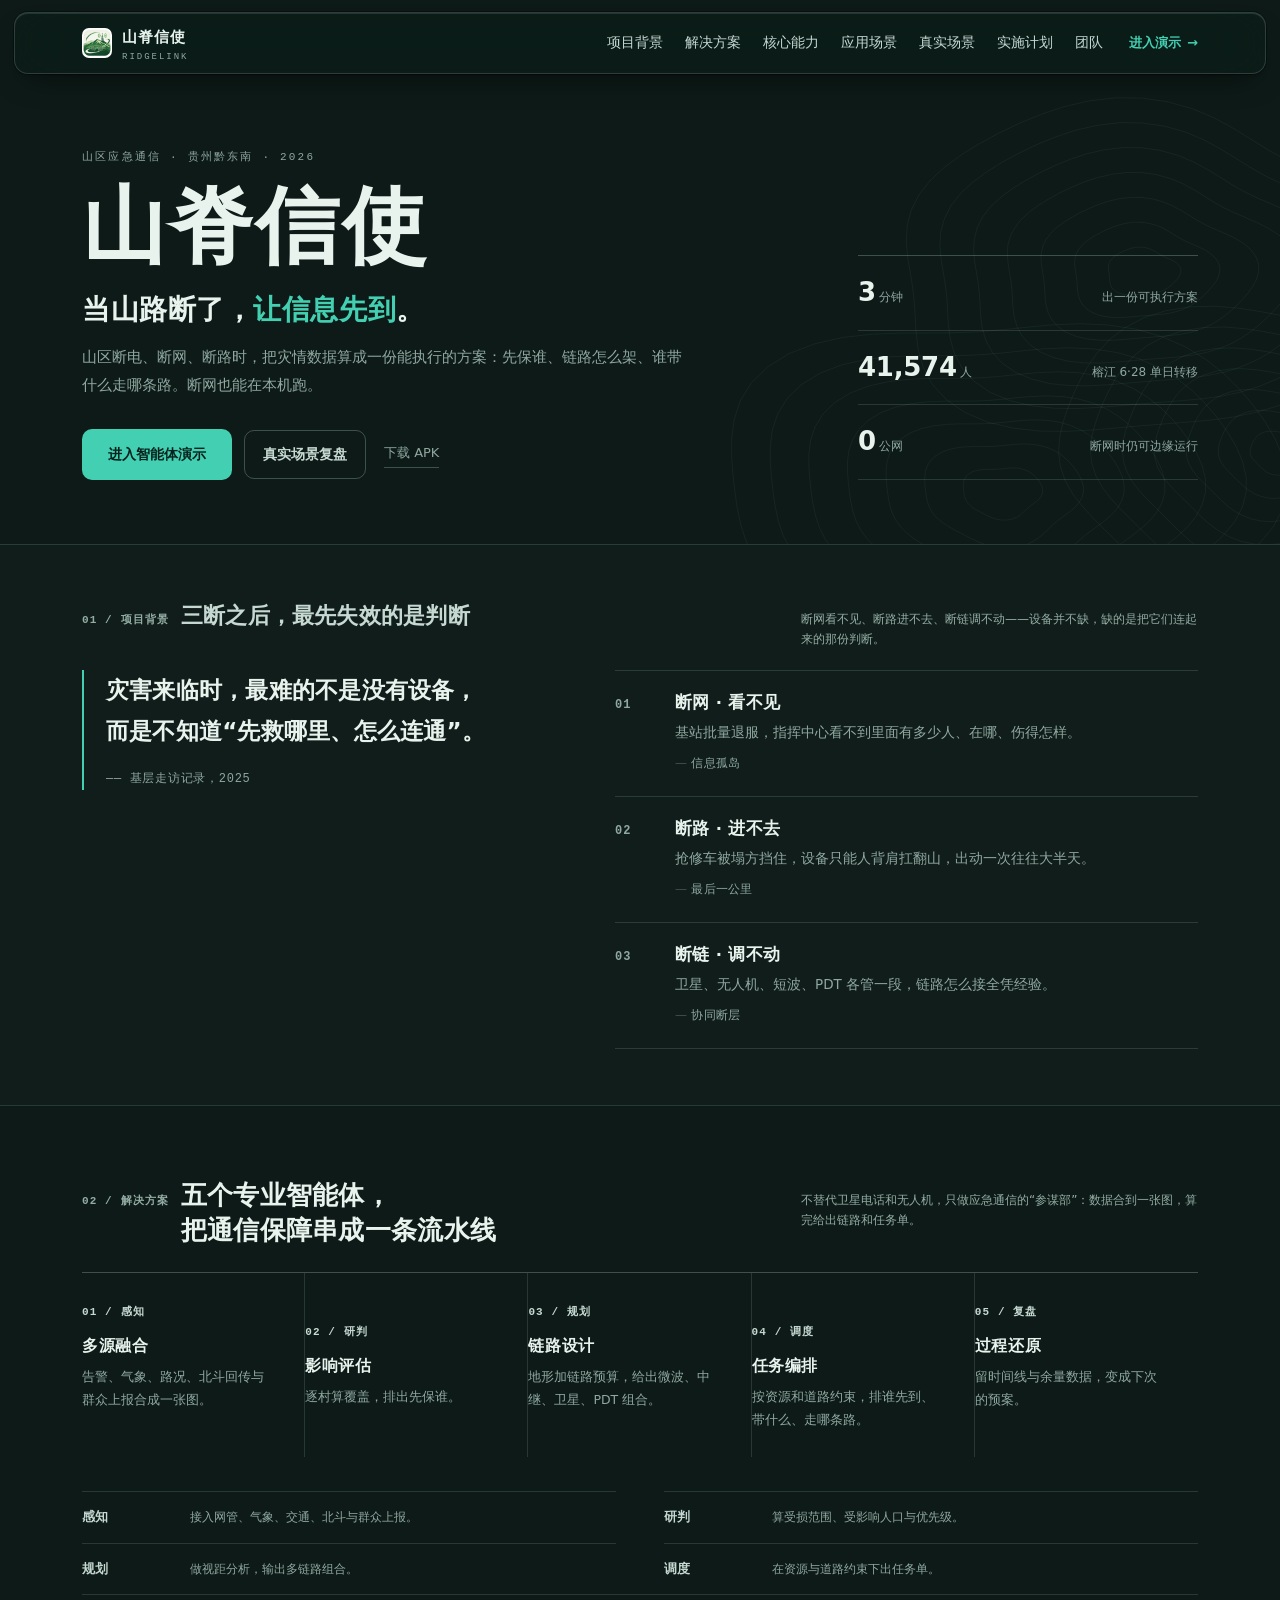
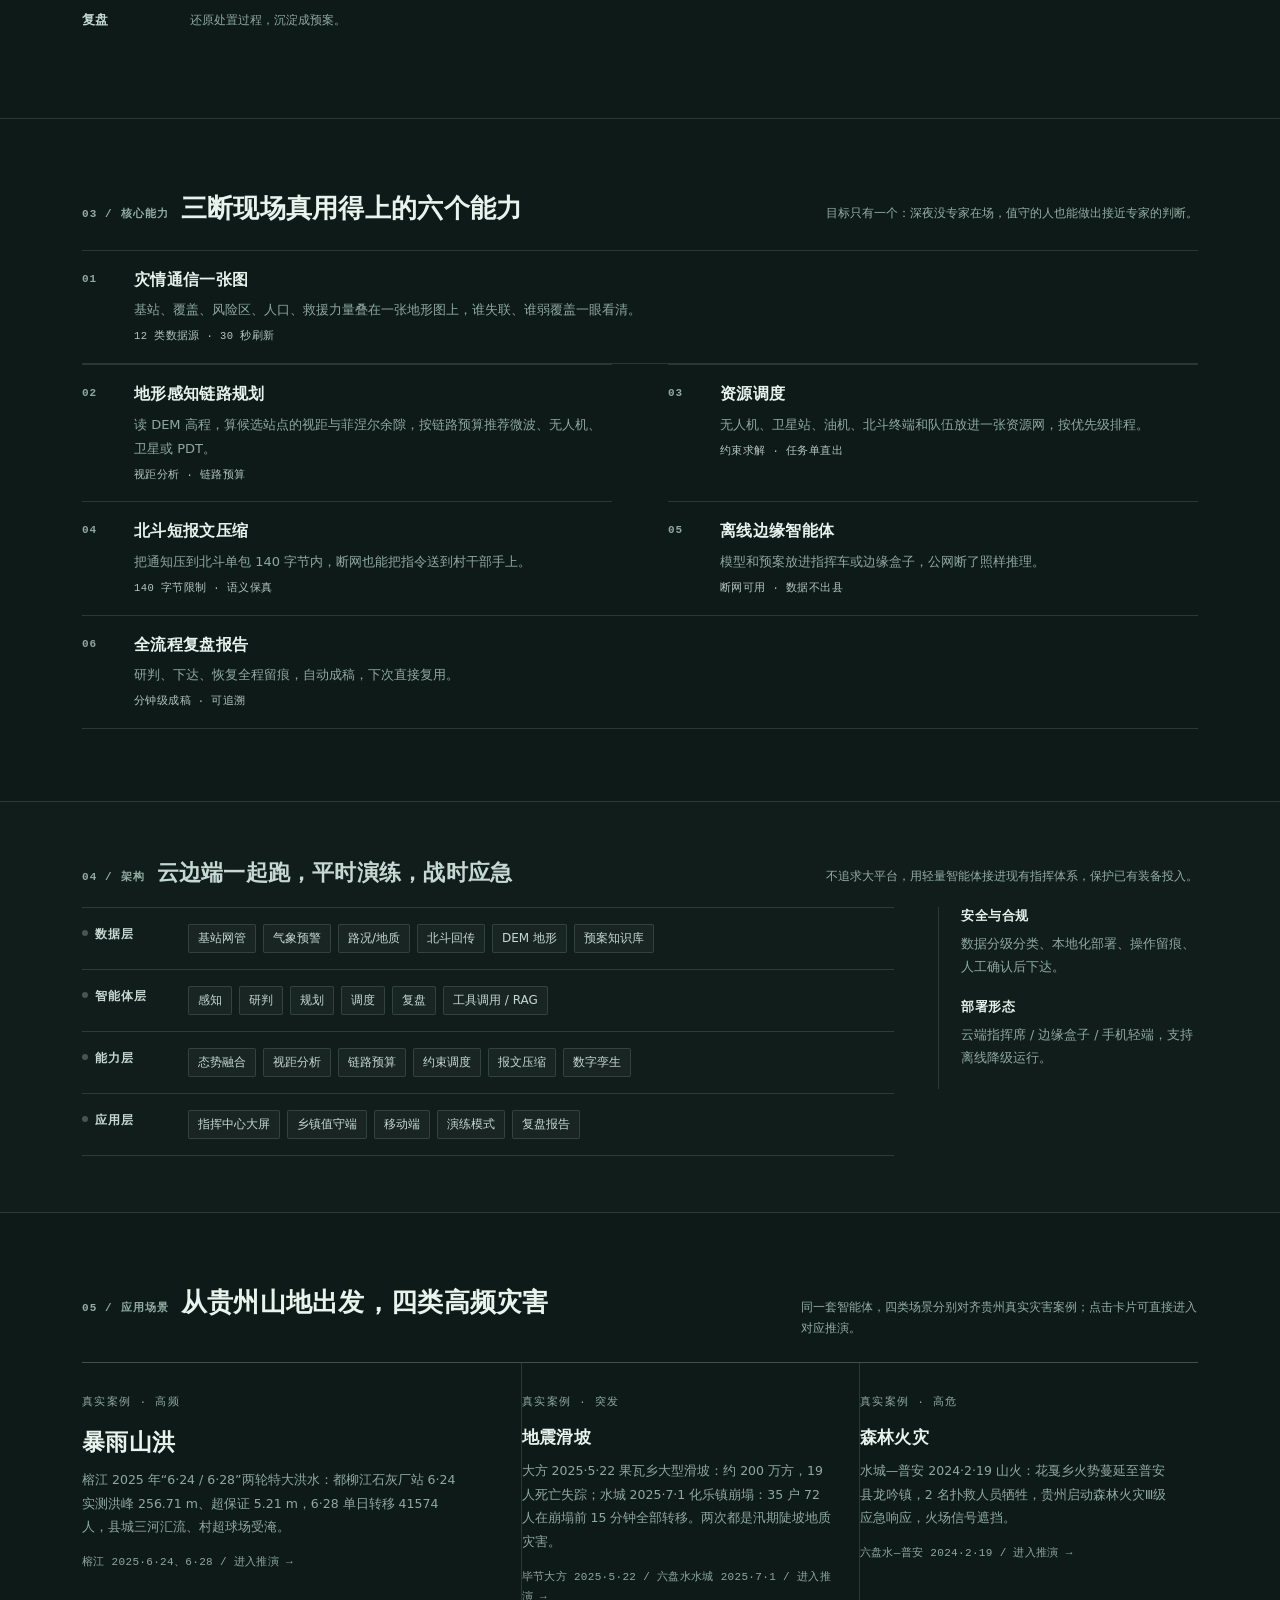
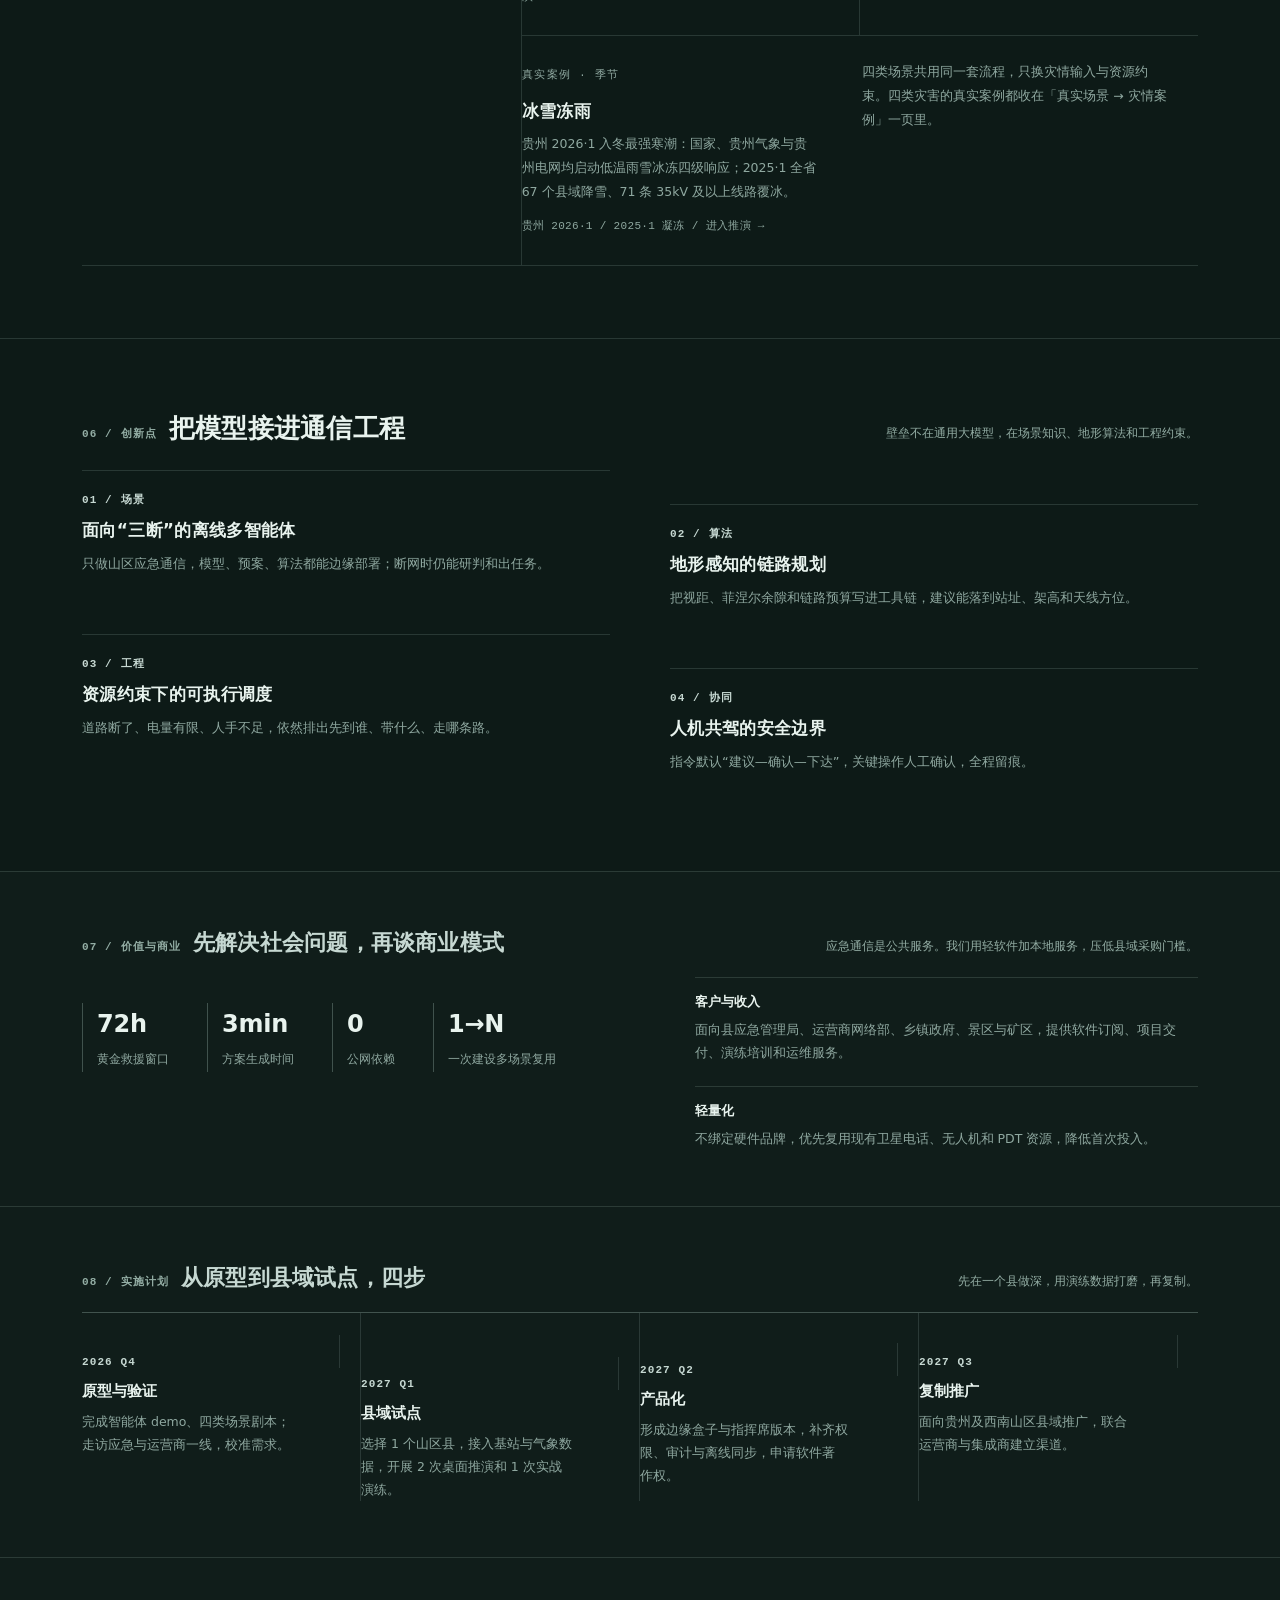
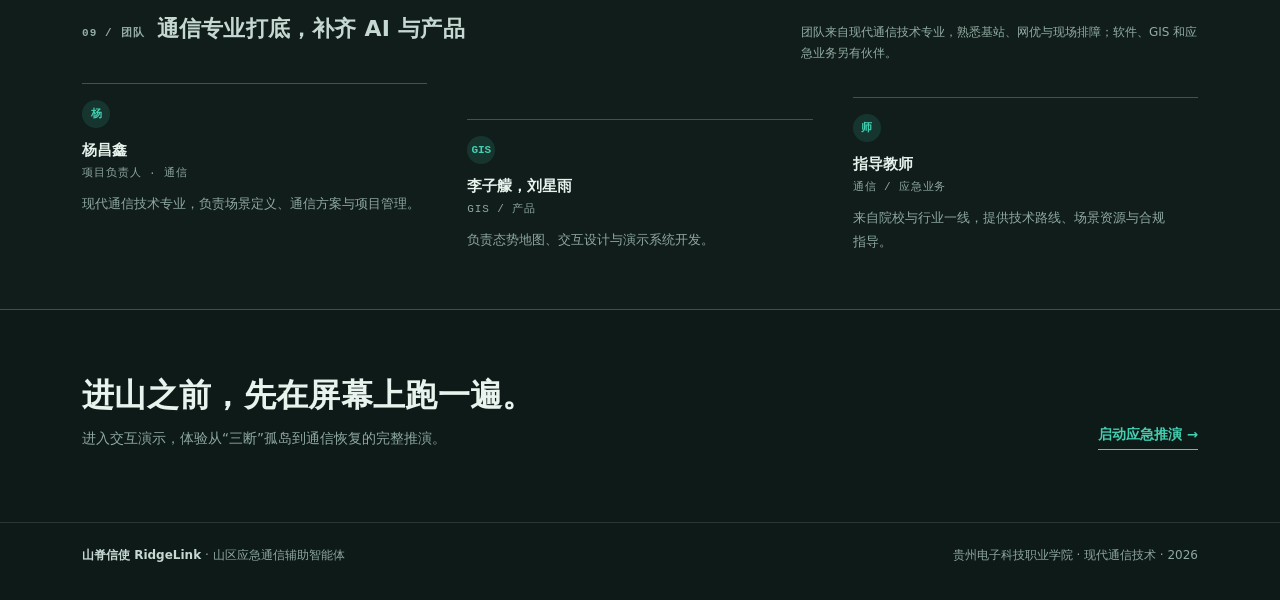
==== commit 9167d268: "统一三页版式与层级：新增 ui/ridgelink.css 设计基础层，重排首页/演示/真实场景首屏；APK 2.1" ====
--- a/index.html
+++ b/index.html
@@ -12,6 +12,7 @@
 <link rel="apple-touch-icon" href="icon-180.png">
 <link rel="icon" type="image/png" href="icon-192.png">
 <title>山脊信使 RidgeLink · 山区应急通信辅助智能体</title>
+<link rel="stylesheet" href="ui/ridgelink.css">
 <style>
   :root{
     --ink:#e8f3ee;
@@ -53,7 +54,7 @@
       inset 0 1px 0 rgba(214,244,236,.12);
     transition:background .35s ease,box-shadow .35s ease;
   }
-  .nav.is-scrolled{background:rgba(255,255,255,.58);box-shadow:0 0 0 1px rgba(20,33,43,.06), 0 3px 6px -3px rgba(20,33,43,.18), 0 16px 34px -16px rgba(20,33,43,.34), inset 0 1px 0 rgba(255,255,255,.92)}
+  .nav.is-scrolled{background:rgba(15,30,26,.82);box-shadow:0 0 0 1px rgba(0,0,0,.35), 0 14px 30px -14px rgba(0,0,0,.55), inset 0 1px 0 rgba(214,244,236,.12)}
   .nav-in{
     max-width:1180px;margin:0 auto;padding:0 32px;height:60px;
     display:flex;align-items:center;gap:26px;
@@ -70,42 +71,50 @@
   .nav-go em{font-style:normal;transition:transform .2s}
   .nav-go:hover em{transform:translateX(3px)}
 
-  /* ---------- hero ---------- */
-  .hero{position:relative;padding:156px 0 58px;overflow:hidden}
-  .hero-contours{position:absolute;right:-8%;top:6%;width:760px;max-width:70vw;opacity:.5;pointer-events:none}
+  /* ---------- hero：一个主张 + 一条主行动 ---------- */
+  .hero{position:relative;padding:150px 0 64px;overflow:hidden}
+  .hero-contours{position:absolute;right:-8%;top:4%;width:760px;max-width:70vw;opacity:.45;pointer-events:none}
   .hero-contours svg{width:100%;height:auto}
-  .hero-grid{position:relative;display:grid;grid-template-columns:minmax(0,1.3fr) minmax(0,.7fr);gap:56px;align-items:end}
-  .eyebrow{font:500 11px/1.4 var(--mono);letter-spacing:.2em;color:var(--muted);margin-bottom:22px}
+  .hero-grid{position:relative;display:grid;grid-template-columns:minmax(0,1fr) minmax(0,340px);gap:64px;align-items:end}
+  .eyebrow{font:500 11px/1.4 var(--mono);letter-spacing:.2em;color:var(--muted);margin-bottom:20px}
   h1{
-    font-size:clamp(58px,8.4vw,104px);line-height:.94;letter-spacing:.04em;font-weight:800;
+    font-size:clamp(46px,6.6vw,84px);line-height:.98;letter-spacing:.03em;font-weight:800;
     margin:0;color:var(--ink);
   }
-  .hero-en{font:500 11px/1.6 var(--mono);letter-spacing:.28em;color:var(--muted);margin-top:20px}
-  .hero-sub{font-size:clamp(19px,2.2vw,26px);margin:26px 0 0;letter-spacing:.02em;font-weight:600}
+  .hero-sub{font-size:clamp(20px,2.4vw,28px);margin:22px 0 0;letter-spacing:.02em;font-weight:700;line-height:1.4}
   .hero-sub em{font-style:normal;color:var(--accent)}
-  .hero-desc{max-width:560px;margin:16px 0 0;color:var(--muted);font-size:14.5px;line-height:1.95}
-  .hero-actions{display:flex;align-items:center;flex-wrap:wrap;gap:20px;margin-top:34px}
+  .hero-desc{max-width:600px;margin:14px 0 0;color:var(--muted);font-size:14.5px;line-height:1.95}
+  .hero-actions{display:flex;align-items:center;flex-wrap:wrap;gap:12px;margin-top:30px}
   .btn-solid{
-    display:inline-flex;align-items:center;gap:8px;padding:13px 24px;background:var(--accent);color:#06201b;
-    font-size:13.5px;font-weight:600;border-radius:10px;transition:background .2s,transform .2s;
-  }
-  .btn-solid:hover{background:var(--accent)}
-  .link-more{font-size:13.5px;color:var(--ink-2);border-bottom:1px solid var(--line-2);padding-bottom:2px}
+    display:inline-flex;align-items:center;gap:8px;padding:13px 26px;background:var(--accent);color:#06201b;
+    font-size:14px;font-weight:700;border-radius:10px;transition:background .2s,transform .2s;
+  }
+  .btn-solid:hover{transform:translateY(-1px);background:#54dcc0}
+  .btn-ghost{
+    display:inline-flex;align-items:center;gap:7px;padding:12px 18px;border-radius:10px;
+    border:1px solid var(--line-2);color:var(--ink-2);font-size:13.5px;font-weight:600;
+    transition:border-color .2s,color .2s;
+  }
+  .btn-ghost:hover{border-color:var(--accent);color:var(--accent)}
+  .link-more{font-size:13px;color:var(--muted);border-bottom:1px solid var(--line-2);padding-bottom:2px;margin-left:6px}
   .link-more:hover{border-color:var(--accent);color:var(--accent)}
-  .hero-facts{border-top:1px solid var(--line-2);padding-top:0;margin-bottom:6px}
-  .fact{display:grid;grid-template-columns:1fr auto;align-items:baseline;gap:14px;
-    padding:16px 0;border-bottom:1px solid var(--line)}
+  /* 右侧指标：竖排三行，去掉原来第四条重复信息 */
+  .hero-facts{border-top:1px solid var(--line-2);align-self:end}
+  .fact{display:flex;align-items:baseline;justify-content:space-between;gap:14px;
+    padding:14px 0;border-bottom:1px solid var(--line)}
   .fact b{font-size:26px;font-weight:700;letter-spacing:-.01em;font-variant-numeric:tabular-nums}
   .fact b small{font-size:12px;font-weight:500;color:var(--muted);margin-left:3px;letter-spacing:0}
   .fact span{font-size:12px;color:var(--muted);text-align:right;line-height:1.5;max-width:170px}
 
-  /* ---------- section shell ---------- */
-  .sec{padding:62px 0;border-top:1px solid var(--line)}
-  .sec-head{display:flex;align-items:baseline;gap:14px;margin-bottom:26px}
-  .sec-head .num{font:600 11px/1 var(--mono);letter-spacing:.1em;color:var(--ink-2);padding-top:2px}
-  .sec-head .label{font-size:12px;letter-spacing:.14em;color:var(--muted)}
-  .sec-lead{max-width:520px;margin-left:auto;color:var(--muted);font-size:14px;line-height:1.9}
-  h2{font-size:clamp(25px,3vw,36px);line-height:1.4;letter-spacing:.01em;margin:0 0 18px;font-weight:700;max-width:820px}
+  /* ---------- section shell：主区 vs 次要区 ---------- */
+  .sec{padding:72px 0;border-top:1px solid var(--line)}
+  /* 次要区块（背景/架构/价值/计划/团队）压低对比度，让主区更突出 */
+  .sec.sec-dim{padding:56px 0;background:rgba(255,255,255,.012)}
+  .sec.sec-dim h2{font-size:clamp(18px,2vw,22px);color:var(--ink-2)}
+  .sec.sec-dim .ui-sechead{margin-bottom:20px}
+  .ui-sechead h2{font-size:var(--ui-fs-h2);max-width:760px}
+  .sec.sec-dim .ui-sechead h2{font-size:clamp(18px,2vw,22px)}
+  .ui-sechead .ui-h{flex:1 1 auto}
   .h2-note{font-size:13px;color:var(--muted);max-width:560px}
 
   /* ---------- pain ---------- */
@@ -265,6 +274,68 @@
     .btn-solid{width:100%;justify-content:center}
     .fact b{font-size:22px}
   }
+  /* ---------- 层级收口：次要区块不再抢视觉重量 ---------- */
+  /* 次要区块的条目统一降到"标题 15px + 一行说明"，去掉重复的第三行小字 */
+  .sec.sec-dim .inno article{padding:18px 0}
+  .sec.sec-dim .inno h3{font-size:15px}
+  .sec.sec-dim .inno p,.sec.sec-dim .team p,.sec.sec-dim .road p,.sec.sec-dim .arch-side p,.sec.sec-dim .vnote p{font-size:12.5px;line-height:1.85}
+  .sec.sec-dim .road .t{color:var(--ink-2)}
+  .sec.sec-dim .person .av{width:28px;height:28px;font-size:11px}
+  .sec.sec-dim .person h4{font-size:14.5px}
+  /* 能力条目：编号与标题同一行，说明一行，指标做行尾标注 */
+  .cap{padding:18px 0}
+  .cap h3{font-size:15.5px}
+  .cap p{max-width:520px}
+  .cap .metric{margin-top:6px;font-size:10.5px;color:var(--ink-2);opacity:.9}
+  /* 场景卡片：主卡（暴雨山洪）字号最大，其余次级 */
+  .scene h3{font-size:17px}
+  .scene-a h3{font-size:23px}
+  /* 第二排"感知/研判/规划/调度/复盘"与上方流程重复，降为字典式小字 */
+  .agents{margin-top:34px}
+  .agent b{font-size:12.5px;color:var(--ink-2)}
+  .agent span{font-size:12px}
+
+  /* ---------- 手机端（≤560）：每屏只推一件事 ---------- */
+  @media(max-width:560px){
+    .wrap{padding:0 18px}
+    /* 首屏：主按钮独占一行，两个次级入口并排，文字链收到最后一行 */
+    .hero{padding:104px 0 40px}
+    .hero-sub{font-size:19px;margin-top:16px}
+    .hero-desc{font-size:13.5px;line-height:1.85;margin-top:10px}
+    .hero-actions{gap:10px;margin-top:24px}
+    .hero-actions .btn-solid{flex:1 1 100%}
+    .hero-actions .btn-ghost{flex:1 1 auto;justify-content:center}
+    .hero-actions .link-more{margin-left:0;font-size:12px;min-height:44px;display:inline-flex;align-items:center}
+    .nav-go{min-height:44px;display:inline-flex;align-items:center}
+    /* 指标条：三行改成三列，省一屏高度 */
+    .hero-facts{display:block;border-top:1px solid var(--line-2)}
+    .fact{display:grid;grid-template-columns:auto 1fr;align-items:baseline;gap:10px;padding:11px 0;border-bottom:1px solid var(--line)}
+    .fact b{white-space:nowrap}
+    .fact b{font-size:20px}
+    .fact span{max-width:none;text-align:left;margin-top:4px;font-size:11.5px}
+    /* 区块：编号与标题同行，副标题紧跟，不再各占一行 */
+    .ui-sechead{margin-bottom:16px;gap:6px}
+    .ui-sechead .ui-h{gap:8px}
+    .ui-sechead h2{font-size:19px}
+    .ui-sechead .ui-sub{font-size:12px;max-width:none}
+    .sec{padding:44px 0}
+    .sec.sec-dim{padding:36px 0}
+    /* 项目背景：引用语和三条痛点都压缩 */
+    .pull{font-size:16px;line-height:1.7;padding-left:16px}
+    .pain-list li{padding:16px 0;grid-template-columns:30px minmax(0,1fr);gap:10px}
+    .pain-list h3{font-size:15px}
+    /* 场景区：四张卡收成"主卡 + 三条一行式" */
+    .scene{padding:18px 0;border-right:0}
+    .scene-a h3{font-size:20px}
+    .scene h3{font-size:15.5px;margin:8px 0 6px}
+    .scene .meta{margin-top:10px;font-size:10.5px}
+    .scene-d{display:block}
+    .scene-note{margin-top:12px}
+    /* CTA */
+    .cta{padding:44px 0 48px}
+    .cta .go{display:block;text-align:center;padding:12px;border:1px solid var(--accent);border-radius:10px;margin-top:8px}
+  }
+
 </style>
 </head>
 <body>
@@ -295,20 +366,18 @@
     <div class="hero-grid">
       <div>
         <h1>山脊信使</h1>
-        <div class="hero-en">RIDGELINK / EMERGENCY COMMUNICATION AGENT</div>
         <p class="hero-sub">当山路断了，<em>让信息先到</em>。</p>
         <p class="hero-desc">山区断电、断网、断路时，把灾情数据算成一份能执行的方案：先保谁、链路怎么架、谁带什么走哪条路。断网也能在本机跑。</p>
         <div class="hero-actions">
           <a class="btn-solid" href="demo.html">进入智能体演示</a>
-          <a class="link-more" href="scene.html">真实场景复盘</a>
-          <a class="link-more" href="download/RidgeLink-2.0.apk?v=2.0" download title="约 1.2 MB · 安装后无需电脑、无需网络">下载 Android APK</a>
-          <button class="link-more" id="btnInstall" type="button" hidden style="background:none;border:0;border-bottom:1px solid var(--line-2);padding:0 0 2px;cursor:pointer;font-family:inherit;font-size:13.5px">添加到主屏幕</button>
+          <a class="btn-ghost" href="scene.html">真实场景复盘</a>
+          <a class="link-more" href="download/RidgeLink-2.0.apk?v=2.0" download title="约 1.3 MB · 安装后无需电脑、无需网络">下载 APK</a>
+          <button class="link-more" id="btnInstall" type="button" hidden style="background:none;border:0;border-bottom:1px solid var(--line-2);padding:0 0 2px;cursor:pointer;font-family:inherit;font-size:13px">添加到主屏幕</button>
         </div>
       </div>
       <aside class="hero-facts">
         <div class="fact"><b>3<small>分钟</small></b><span>出一份可执行方案</span></div>
         <div class="fact" title="据 2025-06-28 18 时公开报道"><b>41,574<small>人</small></b><span>榕江 6·28 单日转移</span></div>
-        <div class="fact"><b>5<small>个</small></b><span>智能体分工协作</span></div>
         <div class="fact"><b>0<small>公网</small></b><span>断网时仍可边缘运行</span></div>
       </aside>
     </div>
@@ -316,9 +385,9 @@
 </section>
 
 <main>
-  <section class="sec" id="pain">
-    <div class="wrap">
-      <div class="sec-head"><span class="num">01</span><span class="label">项目背景</span></div>
+  <section class="sec sec-dim" id="pain">
+    <div class="wrap">
+      <div class="ui-sechead"><div class="ui-h"><span class="n">01 / 项目背景</span><h2>三断之后，最先失效的是判断</h2></div><p class="ui-sub">断网看不见、断路进不去、断链调不动——设备并不缺，缺的是把它们连起来的那份判断。</p></div>
       <div class="pain-grid">
         <blockquote class="pull reveal">
           灾害来临时，最难的不是没有设备，而是不知道“先救哪里、怎么连通”。
@@ -356,9 +425,7 @@
 
   <section class="sec" id="solution">
     <div class="wrap">
-      <div class="sec-head"><span class="num">02</span><span class="label">解决方案</span></div>
-      <h2>五个专业智能体，<br>把通信保障串成一条流水线</h2>
-      <p class="h2-note">不替代卫星电话和无人机，只做应急通信的“参谋部”：数据合到一张图，算完给出链路和任务单。</p>
+      <div class="ui-sechead"><div class="ui-h"><span class="n">02 / 解决方案</span><h2>五个专业智能体，<br>把通信保障串成一条流水线</h2></div><p class="ui-sub">不替代卫星电话和无人机，只做应急通信的“参谋部”：数据合到一张图，算完给出链路和任务单。</p></div>
       <div class="flow">
         <div class="step reveal"><span class="idx">01 / 感知</span><h4>多源融合</h4><p>告警、气象、路况、北斗回传与群众上报合成一张图。</p></div>
         <div class="step reveal"><span class="idx">02 / 研判</span><h4>影响评估</h4><p>逐村算覆盖，排出先保谁。</p></div>
@@ -378,9 +445,7 @@
 
   <section class="sec" id="capability">
     <div class="wrap">
-      <div class="sec-head"><span class="num">03</span><span class="label">核心能力</span></div>
-      <h2>三断现场真用得上的六个能力</h2>
-      <p class="h2-note">目标只有一个：深夜没专家在场，值守的人也能做出接近专家的判断。</p>
+      <div class="ui-sechead"><div class="ui-h"><span class="n">03 / 核心能力</span><h2>三断现场真用得上的六个能力</h2></div><p class="ui-sub">目标只有一个：深夜没专家在场，值守的人也能做出接近专家的判断。</p></div>
       <div class="cap-list">
         <div class="cap double reveal">
           <span class="no">01</span>
@@ -414,12 +479,10 @@
     </div>
   </section>
 
-  <section class="sec" id="architecture">
-    <div class="wrap">
-      <div class="sec-head"><span class="num">04</span><span class="label">架构</span></div>
-      <h2>云边端一起跑，平时演练，战时应急</h2>
-      <p class="h2-note">不追求大平台，用轻量智能体接进现有指挥体系，保护已有装备投入。</p>
-      <div class="arch" style="margin-top:34px">
+  <section class="sec sec-dim" id="architecture">
+    <div class="wrap">
+      <div class="ui-sechead"><div class="ui-h"><span class="n">04 / 架构</span><h2>云边端一起跑，平时演练，战时应急</h2></div><p class="ui-sub">不追求大平台，用轻量智能体接进现有指挥体系，保护已有装备投入。</p></div>
+      <div class="arch">
         <div>
           <div class="layer" style="--c:#1668b8">
             <div class="lname"><i></i>数据层</div>
@@ -450,10 +513,8 @@
 
   <section class="sec" id="scenario">
     <div class="wrap">
-      <div class="sec-head"><span class="num">05</span><span class="label">应用场景</span></div>
-      <h2>从贵州山地出发，四类高频灾害</h2>
-      <p class="h2-note">同一套智能体，四类场景分别对齐贵州真实灾害案例；点击卡片可直接进入对应推演。</p>
-      <div class="scenes" style="margin-top:34px">
+      <div class="ui-sechead"><div class="ui-h"><span class="n">05 / 应用场景</span><h2>从贵州山地出发，四类高频灾害</h2></div><p class="ui-sub">同一套智能体，四类场景分别对齐贵州真实灾害案例；点击卡片可直接进入对应推演。</p></div>
+      <div class="scenes">
         <a class="scene scene-a reveal" href="demo.html?scene=flood">
           <span class="tag">真实案例 · 高频</span>
           <h3>暴雨山洪</h3>
@@ -487,10 +548,8 @@
 
   <section class="sec" id="innovation">
     <div class="wrap">
-      <div class="sec-head"><span class="num">06</span><span class="label">创新点</span></div>
-      <h2>把模型接进通信工程</h2>
-      <p class="h2-note">壁垒不在通用大模型，在场景知识、地形算法和工程约束。</p>
-      <div class="inno" style="margin-top:26px">
+      <div class="ui-sechead"><div class="ui-h"><span class="n">06 / 创新点</span><h2>把模型接进通信工程</h2></div><p class="ui-sub">壁垒不在通用大模型，在场景知识、地形算法和工程约束。</p></div>
+      <div class="inno">
         <article class="reveal"><div class="n">01 / 场景</div><h3>面向“三断”的离线多智能体</h3><p>只做山区应急通信，模型、预案、算法都能边缘部署；断网时仍能研判和出任务。</p></article>
         <article class="reveal"><div class="n">02 / 算法</div><h3>地形感知的链路规划</h3><p>把视距、菲涅尔余隙和链路预算写进工具链，建议能落到站址、架高和天线方位。</p></article>
         <article class="reveal"><div class="n">03 / 工程</div><h3>资源约束下的可执行调度</h3><p>道路断了、电量有限、人手不足，依然排出先到谁、带什么、走哪条路。</p></article>
@@ -499,13 +558,11 @@
     </div>
   </section>
 
-  <section class="sec" id="value">
-    <div class="wrap">
-      <div class="sec-head"><span class="num">07</span><span class="label">价值与商业</span></div>
-      <h2>先解决社会问题，再谈商业模式</h2>
-      <div class="value" style="margin-top:30px">
+  <section class="sec sec-dim" id="value">
+    <div class="wrap">
+      <div class="ui-sechead"><div class="ui-h"><span class="n">07 / 价值与商业</span><h2>先解决社会问题，再谈商业模式</h2></div><p class="ui-sub">应急通信是公共服务。我们用轻软件加本地服务，压低县域采购门槛。</p></div>
+      <div class="value">
         <div>
-          <p class="h2-note" style="margin:0">应急通信是公共服务。我们用轻软件加本地服务，压低县域采购门槛。</p>
           <div class="value-key">
             <div><b>72h</b><span>黄金救援窗口</span></div>
             <div><b>3min</b><span>方案生成时间</span></div>
@@ -521,11 +578,9 @@
     </div>
   </section>
 
-  <section class="sec" id="plan">
-    <div class="wrap">
-      <div class="sec-head"><span class="num">08</span><span class="label">实施计划</span></div>
-      <h2>从原型到县域试点，四步</h2>
-      <p class="h2-note">先在一个县做深，用演练数据打磨，再复制。</p>
+  <section class="sec sec-dim" id="plan">
+    <div class="wrap">
+      <div class="ui-sechead"><div class="ui-h"><span class="n">08 / 实施计划</span><h2>从原型到县域试点，四步</h2></div><p class="ui-sub">先在一个县做深，用演练数据打磨，再复制。</p></div>
       <div class="road">
         <div class="reveal"><div class="t">2026 Q4</div><h4>原型与验证</h4><p>完成智能体 demo、四类场景剧本；走访应急与运营商一线，校准需求。</p></div>
         <div class="reveal"><div class="t">2027 Q1</div><h4>县域试点</h4><p>选择 1 个山区县，接入基站与气象数据，开展 2 次桌面推演和 1 次实战演练。</p></div>
@@ -535,12 +590,10 @@
     </div>
   </section>
 
-  <section class="sec" id="team">
-    <div class="wrap">
-      <div class="sec-head"><span class="num">09</span><span class="label">团队</span></div>
-      <h2>通信专业打底，补齐 AI 与产品</h2>
-      <p class="h2-note">团队来自现代通信技术专业，熟悉基站、网优与现场排障；软件、GIS 和应急业务另有伙伴。</p>
-      <div class="team" style="margin-top:34px">
+  <section class="sec sec-dim" id="team">
+    <div class="wrap">
+      <div class="ui-sechead"><div class="ui-h"><span class="n">09 / 团队</span><h2>通信专业打底，补齐 AI 与产品</h2></div><p class="ui-sub">团队来自现代通信技术专业，熟悉基站、网优与现场排障；软件、GIS 和应急业务另有伙伴。</p></div>
+      <div class="team">
         <div class="person reveal"><div class="av">杨</div><h4>杨昌鑫</h4><div class="role">项目负责人 · 通信</div><p>现代通信技术专业，负责场景定义、通信方案与项目管理。</p></div>
         <div class="person reveal"><div class="av">GIS</div><h4>李子艨，刘星雨</h4><div class="role">GIS / 产品</div><p>负责态势地图、交互设计与演示系统开发。</p></div>
         <div class="person reveal"><div class="av">师</div><h4>指导教师</h4><div class="role">通信 / 应急业务</div><p>来自院校与行业一线，提供技术路线、场景资源与合规指导。</p></div>
--- a/ui/ridgelink.css
+++ b/ui/ridgelink.css
@@ -0,0 +1,127 @@
+/* ==========================================================================
+   山脊信使 RidgeLink · UI 基础层
+   --------------------------------------------------------------------------
+   目的：三个页面原来各自写了一套字号、间距、颜色变量，同一层级的元素
+   在不同页面上大小不一，看久了就"零碎"。这里只放三件事：
+     1) 统一的层级令牌（字号阶梯 / 间距 / 颜色）
+     2) 统一的基础元素默认值
+     3) 少量跨页共用的小组件（序号、结论条、次级说明）
+   页面自己的布局样式仍然写在各 html 内部，这一层排在它们之前加载，
+   需要时页面样式可以直接覆盖。
+   ========================================================================== */
+
+:root{
+  /* —— 底色与文字：只用这四档，避免出现 6 种"差不多灰" —— */
+  --ui-bg:#0d1a17;
+  --ui-bg-2:#101d1a;
+  --ui-panel:rgba(20,34,30,.82);
+  --ui-text:#e8f3ee;      /* 一级：标题、关键数字 */
+  --ui-text-2:#c6d8d2;    /* 二级：正文 */
+  --ui-muted:#93ada4;     /* 三级：辅助说明 */
+  --ui-faint:#6f8ba4;     /* 四级：脚注、口径 */
+
+  /* —— 线 —— */
+  --ui-line:rgba(206,236,226,.14);
+  --ui-line-2:rgba(206,236,226,.26);
+
+  /* —— 语义色：主色只有一个，预警只用于"需要立刻注意" —— */
+  --ui-accent:#43d0b2;
+  --ui-warn:#e0a877;
+  --ui-danger:#d98a92;
+  --ui-info:#78b4f0;
+
+  /* —— 字号阶梯：一共 6 档 —— */
+  --ui-fs-display:clamp(30px,4.6vw,46px); /* 页面主标题，每页只有 1 个 */
+  --ui-fs-h2:clamp(20px,2.2vw,26px);      /* 区块标题 */
+  --ui-fs-h3:15px;                        /* 卡片/条目标题 */
+  --ui-fs-body:13.5px;                    /* 正文 */
+  --ui-fs-sm:12px;                        /* 辅助 */
+  --ui-fs-xs:11px;                        /* 脚注、口径 */
+
+  /* —— 间距阶梯：4 的倍数 —— */
+  --ui-s1:4px; --ui-s2:8px; --ui-s3:12px; --ui-s4:16px;
+  --ui-s5:24px; --ui-s6:32px; --ui-s7:48px; --ui-s8:64px;
+
+  /* —— 圆角：只有两档，大框和小元素 —— */
+  --ui-r-lg:14px; --ui-r-sm:8px;
+
+  --ui-max:1240px;
+  --ui-mono:ui-monospace,"SFMono-Regular",Consolas,"Liberation Mono",monospace;
+}
+
+/* --------------------------------------------------------------------------
+   基础元素：把"默认值"一次定死，页面里就不必反复声明
+   -------------------------------------------------------------------------- */
+html{-webkit-text-size-adjust:100%}
+body{
+  font-size:var(--ui-fs-body);
+  line-height:1.75;
+  color:var(--ui-text);
+  -webkit-font-smoothing:antialiased;
+}
+h1,h2,h3,h4{text-wrap:balance;color:var(--ui-text)}
+h2{font-size:var(--ui-fs-h2);line-height:1.35;letter-spacing:.01em;font-weight:700;margin:0}
+h3{font-size:var(--ui-fs-h3);line-height:1.5;letter-spacing:.01em;font-weight:700;margin:0}
+h4{font-size:var(--ui-fs-title,14px);line-height:1.5;font-weight:700;margin:0}
+p,blockquote{text-wrap:pretty;margin:0}
+small{font-size:.82em}
+
+/* 序号 / 标签：三个页面原来各写一版，这里统一 */
+.ui-eyebrow{
+  display:inline-flex;align-items:center;gap:var(--ui-s2);
+  font:600 var(--ui-fs-xs)/1 var(--ui-mono);letter-spacing:.14em;color:var(--ui-muted);
+}
+.ui-eyebrow::before{content:"";width:14px;height:1px;background:currentColor;opacity:.6}
+
+/* 区块头：标题在左，一句话结论在右（小屏折行） */
+.ui-sechead{
+  display:flex;align-items:baseline;justify-content:space-between;
+  gap:var(--ui-s3) var(--ui-s6);flex-wrap:wrap;margin-bottom:var(--ui-s5);
+}
+.ui-sechead .ui-h{display:flex;align-items:baseline;gap:var(--ui-s3);flex-wrap:wrap}
+.ui-sechead .ui-h .n{
+  font:600 var(--ui-fs-xs)/1 var(--ui-mono);letter-spacing:.1em;color:var(--ui-muted);
+}
+.ui-sechead .ui-sub{
+  font-size:var(--ui-fs-sm);color:var(--ui-muted);line-height:1.7;max-width:52ch;margin:0;
+}
+
+/* 口径 / 数据来源标记：颜色只区分"真 / 推"两类 */
+.ui-src{
+  display:inline-flex;align-items:center;gap:4px;
+  font-size:10px;line-height:1;letter-spacing:.04em;
+  padding:3px 6px;border-radius:4px;white-space:nowrap;
+}
+.ui-src.real{color:#8fe6d3;background:rgba(67,208,178,.12)}
+.ui-src.sim{color:#e8b98a;background:rgba(224,168,119,.13)}
+
+/* 折叠块：把"说明 / 口径 / 详情"统一收起来，首屏只留结论 */
+.ui-fold{
+  border:1px solid var(--ui-line);border-radius:var(--ui-r-sm);
+  background:rgba(20,34,30,.62);
+}
+.ui-fold>summary{
+  display:flex;align-items:center;gap:var(--ui-s2);min-height:40px;
+  padding:0 var(--ui-s3);cursor:pointer;list-style:none;
+  font-size:var(--ui-fs-xs);letter-spacing:.04em;color:var(--ui-muted);
+}
+.ui-fold>summary::-webkit-details-marker{display:none}
+.ui-fold>summary::after{content:"展开";margin-left:auto;color:var(--ui-faint)}
+.ui-fold[open]>summary::after{content:"收起"}
+.ui-fold[open]>summary{color:var(--ui-text-2);border-bottom:1px solid var(--ui-line)}
+
+/* 手机端字号回收一档，避免"小字叠小字" */
+@media (max-width:560px){
+  :root{
+    --ui-fs-h2:19px;
+    --ui-fs-h3:14.5px;
+    --ui-fs-body:13px;
+    --ui-fs-sm:11.5px;
+    --ui-fs-xs:10.5px;
+  }
+}
+
+/* 尊重减弱动效偏好：所有页面统一关掉非必要动画 */
+@media (prefers-reduced-motion:reduce){
+  *,*::before,*::after{animation-duration:.001ms !important;animation-iteration-count:1 !important;transition-duration:.001ms !important;scroll-behavior:auto !important}
+}
